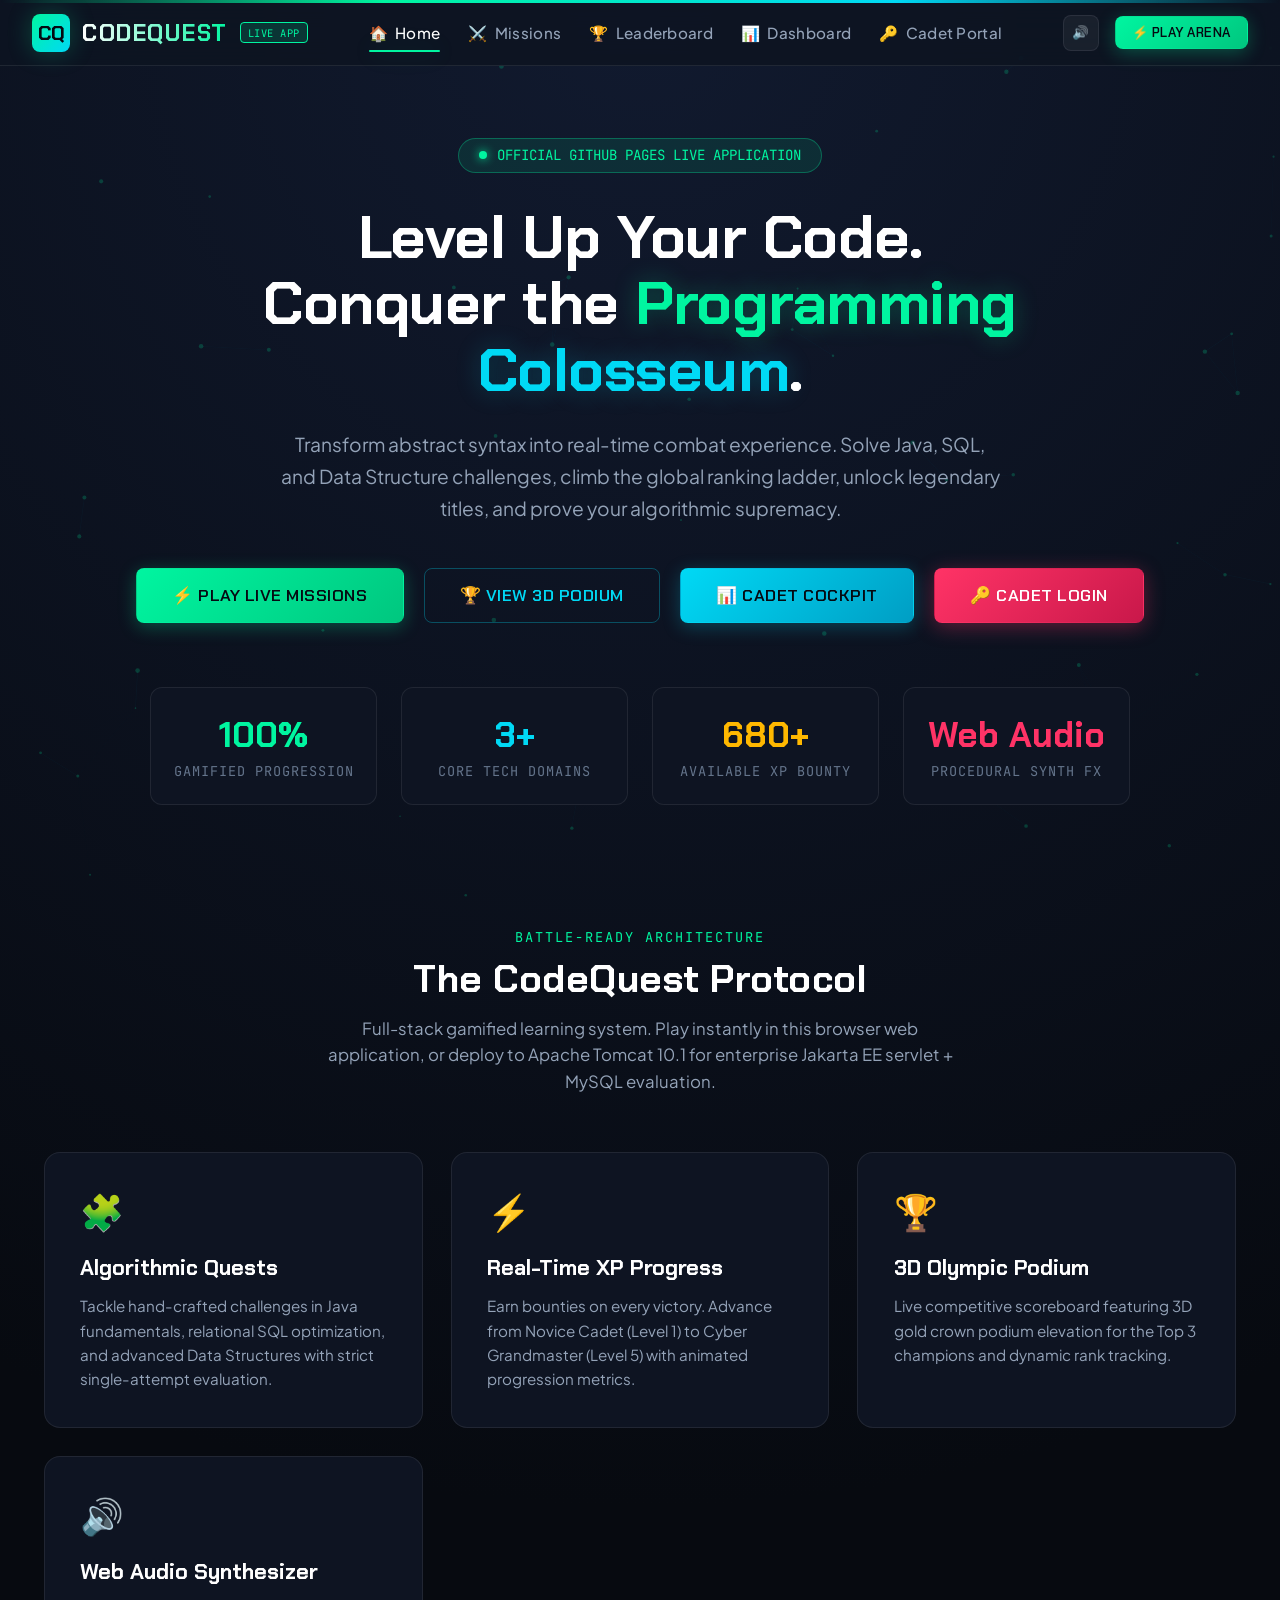
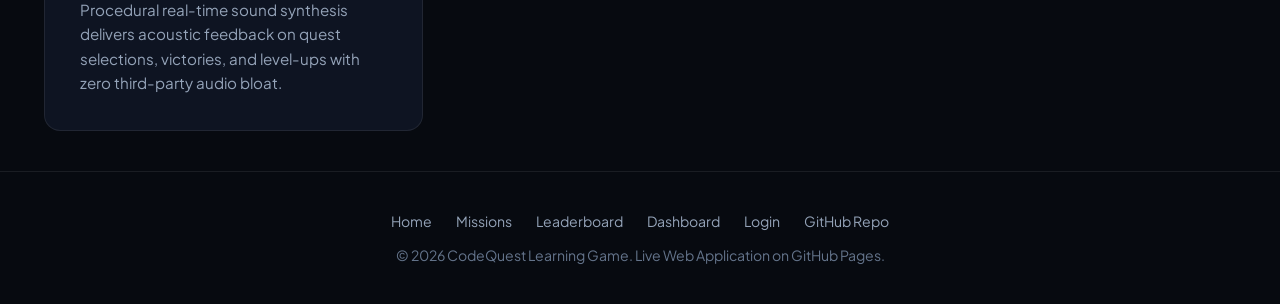
==== docs/index.html @ 00219447 "Feat: Add full client-side interactive game arena to docs for GitHub Pages live application" ====
<!DOCTYPE html>
<html lang="en">
<head>
    <meta charset="UTF-8">
    <meta name="viewport" content="width=device-width, initial-scale=1.0">
    <title>CodeQuest - Game-Based Programming Arena (Live Application)</title>
    <link rel="stylesheet" href="css/style.css">
    <link rel="icon" href="data:image/svg+xml,<svg xmlns=%22http://www.w3.org/2000/svg%22 viewBox=%220 0 100 100%22><text y=%22.9em%22 font-size=%2290%22>⚡</text></svg>">
</head>
<body>
    <canvas id="cyber-canvas"></canvas>

    <div class="hud-layout">
        <!-- Main Navigation Bar -->
        <nav class="navbar">
            <a href="index.html" class="nav-brand">
                <div class="brand-icon">CQ</div>
                <div class="brand-text">CodeQuest</div>
                <span class="brand-badge">LIVE APP</span>
            </a>

            <ul class="nav-links">
                <li><a href="index.html" class="active"><span>🏠</span> Home</a></li>
                <li><a href="missions.html"><span>⚔️</span> Missions</a></li>
                <li><a href="leaderboard.html"><span>🏆</span> Leaderboard</a></li>
                <li><a href="dashboard.html"><span>📊</span> Dashboard</a></li>
                <li><a href="login.html"><span>🔑</span> Cadet Portal</a></li>
            </ul>

            <div class="nav-actions">
                <button id="sound-toggle-btn" class="sound-toggle" title="Toggle Sound FX">🔊</button>
                <a href="missions.html" class="btn btn-primary btn-sm">⚡ Play Arena</a>
            </div>
        </nav>

        <!-- Main Content Area -->
        <main class="content-wrapper">
            <section class="hero">
                <div class="hero-pill">
                    <span class="pulse-dot"></span>
                    <span>OFFICIAL GITHUB PAGES LIVE APPLICATION</span>
                </div>

                <h1 class="hero-title">
                    Level Up Your Code. <br>
                    Conquer the <span class="highlight-emerald">Programming</span> <span class="highlight-cyan">Colosseum</span>.
                </h1>

                <p class="hero-lead">
                    Transform abstract syntax into real-time combat experience. Solve Java, SQL, and Data Structure 
                    challenges, climb the global ranking ladder, unlock legendary titles, and prove your algorithmic supremacy.
                </p>

                <div class="hero-cta">
                    <a href="missions.html" class="btn btn-primary btn-lg">⚡ Play Live Missions</a>
                    <a href="leaderboard.html" class="btn btn-outline-cyan btn-lg">🏆 View 3D Podium</a>
                    <a href="dashboard.html" class="btn btn-cyber btn-lg">📊 Cadet Cockpit</a>
                    <a href="login.html" class="btn btn-admin btn-lg">🔑 Cadet Login</a>
                </div>

                <!-- Live Metrics Ticker -->
                <div class="hero-stats">
                    <div class="stat-card">
                        <div class="stat-value emerald">100%</div>
                        <div class="stat-label">Gamified Progression</div>
                    </div>
                    <div class="stat-card">
                        <div class="stat-value cyan">3+</div>
                        <div class="stat-label">Core Tech Domains</div>
                    </div>
                    <div class="stat-card">
                        <div class="stat-value gold">680+</div>
                        <div class="stat-label">Available XP Bounty</div>
                    </div>
                    <div class="stat-card">
                        <div class="stat-value crimson">Web Audio</div>
                        <div class="stat-label">Procedural Synth FX</div>
                    </div>
                </div>
            </section>

            <!-- Features Grid -->
            <section class="container">
                <div class="section-header">
                    <span class="section-tagline">Battle-Ready Architecture</span>
                    <h2 class="section-title">The CodeQuest Protocol</h2>
                    <p class="section-desc">
                        Full-stack gamified learning system. Play instantly in this browser web application, or deploy to Apache Tomcat 10.1 for enterprise Jakarta EE servlet + MySQL evaluation.
                    </p>
                </div>

                <div class="features-grid">
                    <div class="feature-card">
                        <div class="feature-icon">🧩</div>
                        <h3 class="feature-title">Algorithmic Quests</h3>
                        <p class="feature-desc">
                            Tackle hand-crafted challenges in Java fundamentals, relational SQL optimization, 
                            and advanced Data Structures with strict single-attempt evaluation.
                        </p>
                    </div>

                    <div class="feature-card">
                        <div class="feature-icon">⚡</div>
                        <h3 class="feature-title">Real-Time XP Progress</h3>
                        <p class="feature-desc">
                            Earn bounties on every victory. Advance from Novice Cadet (Level 1) to Cyber Grandmaster 
                            (Level 5) with animated progression metrics.
                        </p>
                    </div>

                    <div class="feature-card">
                        <div class="feature-icon">🏆</div>
                        <h3 class="feature-title">3D Olympic Podium</h3>
                        <p class="feature-desc">
                            Live competitive scoreboard featuring 3D gold crown podium elevation for the Top 3 
                            champions and dynamic rank tracking.
                        </p>
                    </div>

                    <div class="feature-card">
                        <div class="feature-icon">🔊</div>
                        <h3 class="feature-title">Web Audio Synthesizer</h3>
                        <p class="feature-desc">
                            Procedural real-time sound synthesis delivers acoustic feedback on quest selections, 
                            victories, and level-ups with zero third-party audio bloat.
                        </p>
                    </div>
                </div>
            </section>
        </main>

        <!-- Footer -->
        <footer class="footer">
            <div class="footer-links">
                <a href="index.html">Home</a>
                <a href="missions.html">Missions</a>
                <a href="leaderboard.html">Leaderboard</a>
                <a href="dashboard.html">Dashboard</a>
                <a href="login.html">Login</a>
                <a href="https://github.com/dilipkumarprudhvi-a11y/CodeQuest" target="_blank">GitHub Repo</a>
            </div>
            <p>&copy; 2026 CodeQuest Learning Game. Live Web Application on GitHub Pages.</p>
        </footer>
    </div>

    <script src="js/audio-synth.js"></script>
    <script src="js/codequest-live.js"></script>
    <script src="js/game-fx.js"></script>
</body>
</html>
---- docs/css/style.css ----
/* ========================================================
   CodeQuest: Tournament-Grade Cyber-Obsidian HUD Design System
   Handcrafted Senior Designer Architecture (Zero Generic AI Defaults)
   ======================================================== */

@import url('https://fonts.googleapis.com/css2?family=Chakra+Petch:wght@500;600;700&family=JetBrains+Mono:wght@400;500;700&family=Plus+Jakarta+Sans:wght@400;500;600;700;800&display=swap');

:root {
    /* Palette Tokens */
    --bg-void: #070a10;
    --bg-surface: #0e1422;
    --bg-surface-elevated: #151e33;
    --bg-surface-translucent: rgba(14, 20, 34, 0.85);
    --bg-input: #0b101c;
    
    /* Neon Tactical Accents */
    --neon-emerald: #00f5a0;
    --neon-emerald-glow: rgba(0, 245, 160, 0.28);
    --cyber-cyan: #00d9f5;
    --cyber-cyan-glow: rgba(0, 217, 245, 0.25);
    --solar-gold: #ffb800;
    --solar-gold-glow: rgba(255, 184, 0, 0.3);
    --danger-crimson: #ff3366;
    --danger-crimson-glow: rgba(255, 51, 102, 0.28);
    --admin-purple: #9d4edd;
    
    /* Borders & Accents */
    --border-subtle: rgba(255, 255, 255, 0.08);
    --border-accent: rgba(0, 245, 160, 0.3);
    --border-cyan: rgba(0, 217, 245, 0.3);
    --border-gold: rgba(255, 184, 0, 0.35);

    /* Typography */
    --font-heading: 'Chakra Petch', sans-serif;
    --font-body: 'Plus Jakarta Sans', sans-serif;
    --font-code: 'JetBrains Mono', monospace;

    /* Text Colors */
    --text-pure: #ffffff;
    --text-primary: #e2e8f0;
    --text-secondary: #94a3b8;
    --text-muted: #64748b;

    /* Shadows & Glows */
    --glow-emerald: 0 0 25px rgba(0, 245, 160, 0.25);
    --glow-cyan: 0 0 25px rgba(0, 217, 245, 0.25);
    --shadow-card: 0 12px 35px -5px rgba(0, 0, 0, 0.65);
    
    /* Transitions */
    --ease-out-cyber: cubic-bezier(0.16, 1, 0.3, 1);
}

/* Reset & Global */
*, *::before, *::after {
    box-sizing: border-box;
    margin: 0;
    padding: 0;
}

html {
    scroll-behavior: smooth;
    font-size: 16px;
    background-color: var(--bg-void);
    color: var(--text-primary);
}

body {
    font-family: var(--font-body);
    min-height: 100vh;
    display: flex;
    flex-direction: column;
    overflow-x: hidden;
    position: relative;
    background: radial-gradient(circle at 50% 0%, #111a2f 0%, #070a10 75%);
    -webkit-font-smoothing: antialiased;
}

/* Background Cyber Grid Canvas */
#cyber-canvas {
    position: fixed;
    top: 0;
    left: 0;
    width: 100%;
    height: 100%;
    pointer-events: none;
    z-index: 0;
    opacity: 0.45;
}

/* HUD Overlay Container */
.hud-layout {
    position: relative;
    z-index: 1;
    display: flex;
    flex-direction: column;
    min-height: 100vh;
}

/* Ambient Top Accent Bar */
.hud-layout::before {
    content: '';
    position: fixed;
    top: 0;
    left: 0;
    right: 0;
    height: 3px;
    background: linear-gradient(90deg, transparent 0%, var(--neon-emerald) 30%, var(--cyber-cyan) 70%, transparent 100%);
    z-index: 1000;
}

/* ========================================================
   Navigation Header
   ======================================================== */
.navbar {
    position: sticky;
    top: 0;
    z-index: 100;
    background: var(--bg-surface-translucent);
    backdrop-filter: blur(16px);
    -webkit-backdrop-filter: blur(16px);
    border-bottom: 1px solid var(--border-subtle);
    padding: 0.85rem 2rem;
    display: flex;
    justify-content: space-between;
    align-items: center;
}

.nav-brand {
    display: flex;
    align-items: center;
    gap: 0.75rem;
    text-decoration: none;
    color: var(--text-pure);
}

.brand-icon {
    width: 38px;
    height: 38px;
    background: linear-gradient(135deg, var(--neon-emerald), var(--cyber-cyan));
    border-radius: 8px;
    display: grid;
    place-items: center;
    box-shadow: var(--glow-emerald);
    color: #050a12;
    font-family: var(--font-heading);
    font-weight: 700;
    font-size: 1.25rem;
    letter-spacing: -0.5px;
}

.brand-text {
    font-family: var(--font-heading);
    font-size: 1.45rem;
    font-weight: 700;
    letter-spacing: 1.5px;
    background: linear-gradient(90deg, #ffffff, var(--neon-emerald));
    -webkit-background-clip: text;
    background-clip: text;
    -webkit-text-fill-color: transparent;
    text-transform: uppercase;
}

.brand-badge {
    font-size: 0.65rem;
    background: rgba(0, 245, 160, 0.15);
    border: 1px solid var(--neon-emerald);
    color: var(--neon-emerald);
    padding: 0.15rem 0.45rem;
    border-radius: 4px;
    font-family: var(--font-code);
    letter-spacing: 0.5px;
}

.nav-links {
    display: flex;
    align-items: center;
    gap: 1.75rem;
    list-style: none;
}

.nav-links a {
    text-decoration: none;
    color: var(--text-secondary);
    font-size: 0.95rem;
    font-weight: 500;
    letter-spacing: 0.3px;
    transition: color 0.2s ease, text-shadow 0.2s ease;
    display: flex;
    align-items: center;
    gap: 0.45rem;
    position: relative;
    padding: 0.35rem 0;
}

.nav-links a:hover, .nav-links a.active {
    color: var(--text-pure);
}

.nav-links a.active::after {
    content: '';
    position: absolute;
    bottom: -4px;
    left: 0;
    right: 0;
    height: 2px;
    background: var(--neon-emerald);
    box-shadow: var(--glow-emerald);
    border-radius: 2px;
}

.nav-actions {
    display: flex;
    align-items: center;
    gap: 1rem;
}

/* Sound Switcher Button */
.sound-toggle {
    background: rgba(255, 255, 255, 0.05);
    border: 1px solid var(--border-subtle);
    color: var(--text-secondary);
    width: 36px;
    height: 36px;
    border-radius: 8px;
    display: grid;
    place-items: center;
    cursor: pointer;
    transition: all 0.2s ease;
}

.sound-toggle:hover {
    color: var(--cyber-cyan);
    border-color: var(--border-cyan);
    background: rgba(0, 217, 245, 0.1);
}

.sound-toggle.muted {
    opacity: 0.45;
}

/* User Status Pill in Navbar */
.nav-profile-pill {
    display: flex;
    align-items: center;
    gap: 0.65rem;
    background: var(--bg-surface-elevated);
    border: 1px solid var(--border-subtle);
    padding: 0.35rem 0.85rem;
    border-radius: 24px;
    font-size: 0.85rem;
}

.nav-level-tag {
    background: var(--neon-emerald);
    color: #040810;
    font-weight: 700;
    padding: 0.15rem 0.45rem;
    border-radius: 12px;
    font-size: 0.7rem;
    font-family: var(--font-heading);
}

.nav-xp-counter {
    color: var(--solar-gold);
    font-family: var(--font-code);
    font-weight: 600;
}

/* ========================================================
   Buttons & Interactive Controls
   ======================================================== */
.btn {
    display: inline-flex;
    align-items: center;
    justify-content: center;
    gap: 0.55rem;
    font-family: var(--font-heading);
    font-size: 0.95rem;
    font-weight: 600;
    letter-spacing: 0.5px;
    text-transform: uppercase;
    text-decoration: none;
    padding: 0.75rem 1.65rem;
    border-radius: 8px;
    border: 1px solid transparent;
    cursor: pointer;
    transition: all 0.25s var(--ease-out-cyber);
    white-space: nowrap;
}

.btn-primary {
    background: linear-gradient(135deg, var(--neon-emerald), #00c77f);
    color: #050a12;
    box-shadow: 0 4px 18px var(--neon-emerald-glow);
}

.btn-primary:hover {
    transform: translateY(-2px);
    box-shadow: 0 6px 24px rgba(0, 245, 160, 0.45);
    background: linear-gradient(135deg, #1affab, var(--neon-emerald));
}

.btn-cyber {
    background: linear-gradient(135deg, var(--cyber-cyan), #009ec4);
    color: #050a12;
    box-shadow: 0 4px 18px var(--cyber-cyan-glow);
}

.btn-cyber:hover {
    transform: translateY(-2px);
    box-shadow: 0 6px 24px rgba(0, 217, 245, 0.45);
}

.btn-outline {
    background: transparent;
    border-color: var(--border-subtle);
    color: var(--text-primary);
}

.btn-outline:hover {
    border-color: var(--neon-emerald);
    color: var(--neon-emerald);
    background: rgba(0, 245, 160, 0.05);
    box-shadow: var(--glow-emerald);
}

.btn-outline-cyan {
    background: transparent;
    border-color: var(--border-cyan);
    color: var(--cyber-cyan);
}

.btn-outline-cyan:hover {
    background: rgba(0, 217, 245, 0.1);
    box-shadow: var(--glow-cyan);
}

.btn-danger {
    background: rgba(255, 51, 102, 0.15);
    border: 1px solid var(--danger-crimson);
    color: var(--danger-crimson);
}

.btn-danger:hover {
    background: var(--danger-crimson);
    color: #ffffff;
    box-shadow: 0 0 20px var(--danger-crimson-glow);
}

.btn-admin {
    background: linear-gradient(135deg, #ff3366, #c9184a);
    color: #ffffff;
    box-shadow: 0 4px 20px rgba(255, 51, 102, 0.35);
}

.btn-admin:hover {
    transform: translateY(-2px);
    box-shadow: 0 6px 28px rgba(255, 51, 102, 0.55);
}

.btn-sm {
    padding: 0.45rem 1rem;
    font-size: 0.82rem;
}

.btn-lg {
    padding: 0.95rem 2.2rem;
    font-size: 1.05rem;
}

/* ========================================================
   Layout & Containers
   ======================================================== */
.container {
    max-width: 1240px;
    margin: 0 auto;
    padding: 2.5rem 1.5rem;
    width: 100%;
}

.content-wrapper {
    flex: 1;
}

/* Page Section Headers */
.section-header {
    margin-bottom: 2.5rem;
    text-align: center;
}

.section-tagline {
    font-family: var(--font-code);
    color: var(--neon-emerald);
    font-size: 0.85rem;
    text-transform: uppercase;
    letter-spacing: 2px;
    margin-bottom: 0.5rem;
    display: inline-block;
}

.section-title {
    font-family: var(--font-heading);
    font-size: 2.4rem;
    font-weight: 700;
    color: var(--text-pure);
    letter-spacing: 0.5px;
}

.section-desc {
    color: var(--text-secondary);
    max-width: 650px;
    margin: 0.75rem auto 0;
    font-size: 1.05rem;
    line-height: 1.6;
}

/* ========================================================
   Hero Section (index.html)
   ======================================================== */
.hero {
    padding: 4.5rem 1.5rem 5rem;
    display: flex;
    flex-direction: column;
    align-items: center;
    text-align: center;
    position: relative;
}

.hero-pill {
    background: rgba(0, 245, 160, 0.1);
    border: 1px solid var(--border-accent);
    padding: 0.45rem 1.25rem;
    border-radius: 30px;
    display: inline-flex;
    align-items: center;
    gap: 0.65rem;
    font-size: 0.88rem;
    color: var(--neon-emerald);
    font-family: var(--font-code);
    margin-bottom: 2rem;
    animation: pulseBorder 3s infinite;
}

.pulse-dot {
    width: 8px;
    height: 8px;
    background: var(--neon-emerald);
    border-radius: 50%;
    box-shadow: 0 0 10px var(--neon-emerald);
    animation: blink 1.5s infinite;
}

@keyframes blink {
    0%, 100% { opacity: 1; }
    50% { opacity: 0.2; }
}

@keyframes pulseBorder {
    0%, 100% { border-color: rgba(0, 245, 160, 0.2); }
    50% { border-color: rgba(0, 245, 160, 0.6); }
}

.hero-title {
    font-family: var(--font-heading);
    font-size: 3.8rem;
    font-weight: 700;
    line-height: 1.1;
    letter-spacing: -0.5px;
    color: var(--text-pure);
    max-width: 900px;
    margin-bottom: 1.5rem;
}

.hero-title span.highlight-emerald {
    color: var(--neon-emerald);
    text-shadow: 0 0 25px var(--neon-emerald-glow);
}

.hero-title span.highlight-cyan {
    color: var(--cyber-cyan);
    text-shadow: 0 0 25px var(--cyber-cyan-glow);
}

.hero-lead {
    font-size: 1.2rem;
    color: var(--text-secondary);
    max-width: 720px;
    line-height: 1.65;
    margin-bottom: 2.75rem;
}

.hero-cta {
    display: flex;
    gap: 1.25rem;
    flex-wrap: wrap;
    justify-content: center;
    margin-bottom: 4rem;
}

/* Hero Stats Ticker */
.hero-stats {
    display: grid;
    grid-template-columns: repeat(4, 1fr);
    gap: 1.5rem;
    width: 100%;
    max-width: 980px;
    margin: 0 auto;
}

.stat-card {
    background: var(--bg-surface);
    border: 1px solid var(--border-subtle);
    padding: 1.5rem 1rem;
    border-radius: 12px;
    text-align: center;
    transition: transform 0.25s ease, border-color 0.25s ease;
}

.stat-card:hover {
    transform: translateY(-4px);
    border-color: var(--border-accent);
}

.stat-value {
    font-family: var(--font-heading);
    font-size: 2.2rem;
    font-weight: 700;
    color: var(--text-pure);
    margin-bottom: 0.25rem;
}

.stat-value.gold { color: var(--solar-gold); }
.stat-value.emerald { color: var(--neon-emerald); }
.stat-value.cyan { color: var(--cyber-cyan); }
.stat-value.crimson { color: var(--danger-crimson); }

.stat-label {
    font-size: 0.85rem;
    color: var(--text-muted);
    font-family: var(--font-code);
    text-transform: uppercase;
    letter-spacing: 1px;
}

/* Feature Grid */
.features-grid {
    display: grid;
    grid-template-columns: repeat(3, 1fr);
    gap: 1.75rem;
    margin-top: 3.5rem;
}

.feature-card {
    background: var(--bg-surface);
    border: 1px solid var(--border-subtle);
    padding: 2.2rem;
    border-radius: 16px;
    transition: all 0.3s var(--ease-out-cyber);
    position: relative;
    overflow: hidden;
}

.feature-card::before {
    content: '';
    position: absolute;
    top: 0;
    left: 0;
    width: 100%;
    height: 3px;
    background: transparent;
    transition: background 0.3s ease;
}

.feature-card:hover {
    transform: translateY(-6px);
    border-color: var(--border-accent);
    box-shadow: var(--shadow-card);
}

.feature-card:hover::before {
    background: linear-gradient(90deg, var(--neon-emerald), var(--cyber-cyan));
}

.feature-icon {
    font-size: 2.2rem;
    margin-bottom: 1.25rem;
    display: inline-block;
}

.feature-title {
    font-family: var(--font-heading);
    font-size: 1.35rem;
    color: var(--text-pure);
    margin-bottom: 0.75rem;
}

.feature-desc {
    color: var(--text-secondary);
    font-size: 0.95rem;
    line-height: 1.6;
}

/* ========================================================
   Form Cards & Input Controls
   ======================================================== */
.auth-wrapper {
    max-width: 480px;
    margin: 2rem auto;
    width: 100%;
}

.auth-wrapper-wide {
    max-width: 780px;
    margin: 2rem auto;
    width: 100%;
}

.card {
    background: var(--bg-surface);
    border: 1px solid var(--border-subtle);
    border-radius: 16px;
    padding: 2.5rem;
    box-shadow: var(--shadow-card);
    position: relative;
}

.card-admin {
    border-top: 3px solid var(--danger-crimson);
}

.card-header {
    text-align: center;
    margin-bottom: 2rem;
}

.card-title {
    font-family: var(--font-heading);
    font-size: 1.85rem;
    color: var(--text-pure);
    margin-bottom: 0.5rem;
}

.card-subtitle {
    color: var(--text-secondary);
    font-size: 0.95rem;
}

.form-group {
    margin-bottom: 1.35rem;
}

.form-label {
    display: block;
    font-size: 0.88rem;
    font-weight: 600;
    color: var(--text-primary);
    margin-bottom: 0.5rem;
    letter-spacing: 0.3px;
}

.form-control {
    width: 100%;
    background: var(--bg-input);
    border: 1px solid var(--border-subtle);
    border-radius: 8px;
    padding: 0.85rem 1rem;
    color: var(--text-pure);
    font-family: var(--font-body);
    font-size: 0.95rem;
    transition: all 0.2s ease;
}

.form-control:focus {
    outline: none;
    border-color: var(--neon-emerald);
    box-shadow: 0 0 12px var(--neon-emerald-glow);
    background: #0f1526;
}

textarea.form-control {
    min-height: 110px;
    resize: vertical;
    font-family: var(--font-code);
}

.form-select {
    width: 100%;
    background: var(--bg-input);
    border: 1px solid var(--border-subtle);
    border-radius: 8px;
    padding: 0.85rem 1rem;
    color: var(--text-pure);
    font-size: 0.95rem;
    cursor: pointer;
}

.form-select option {
    background: var(--bg-surface-elevated);
    color: var(--text-pure);
}

.form-grid-2 {
    display: grid;
    grid-template-columns: 1fr 1fr;
    gap: 1.25rem;
}

/* Checkbox & Remember Me */
.form-check {
    display: flex;
    align-items: center;
    gap: 0.65rem;
    cursor: pointer;
    font-size: 0.9rem;
    color: var(--text-secondary);
}

.form-check input[type="checkbox"] {
    appearance: none;
    width: 18px;
    height: 18px;
    background: var(--bg-input);
    border: 1px solid var(--border-subtle);
    border-radius: 4px;
    cursor: pointer;
    position: relative;
}

.form-check input[type="checkbox"]:checked {
    background: var(--neon-emerald);
    border-color: var(--neon-emerald);
}

.form-check input[type="checkbox"]:checked::after {
    content: '✓';
    position: absolute;
    top: 50%;
    left: 50%;
    transform: translate(-50%, -50%);
    color: #050a12;
    font-weight: 900;
    font-size: 11px;
}

/* Alert Notification Banners */
.alert {
    padding: 1rem 1.25rem;
    border-radius: 8px;
    margin-bottom: 1.5rem;
    display: flex;
    align-items: center;
    gap: 0.85rem;
    font-size: 0.92rem;
    line-height: 1.5;
}

.alert-danger {
    background: rgba(255, 51, 102, 0.12);
    border: 1px solid var(--danger-crimson);
    color: #ff94b1;
}

.alert-success {
    background: rgba(0, 245, 160, 0.12);
    border: 1px solid var(--neon-emerald);
    color: var(--neon-emerald);
}

.alert-info {
    background: rgba(0, 217, 245, 0.12);
    border: 1px solid var(--cyber-cyan);
    color: var(--cyber-cyan);
}

/* Card Footer Links */
.card-footer-links {
    margin-top: 1.75rem;
    text-align: center;
    font-size: 0.9rem;
    color: var(--text-muted);
}

.card-footer-links a {
    color: var(--neon-emerald);
    text-decoration: none;
    font-weight: 600;
}

.card-footer-links a:hover {
    text-decoration: underline;
}

/* ========================================================
   Student Gamer Dashboard (dashboard.jsp)
   ======================================================== */
.profile-banner {
    background: linear-gradient(135deg, var(--bg-surface-elevated), var(--bg-surface));
    border: 1px solid var(--border-subtle);
    border-radius: 20px;
    padding: 2.25rem;
    margin-bottom: 2.5rem;
    display: flex;
    justify-content: space-between;
    align-items: center;
    flex-wrap: wrap;
    gap: 2rem;
    box-shadow: var(--shadow-card);
}

.profile-identity {
    display: flex;
    align-items: center;
    gap: 1.5rem;
}

.profile-avatar {
    width: 80px;
    height: 80px;
    border-radius: 16px;
    background: linear-gradient(135deg, #1b2640, #0d1322);
    border: 2px solid var(--neon-emerald);
    box-shadow: var(--glow-emerald);
    display: grid;
    place-items: center;
    font-size: 2.4rem;
}

.profile-name {
    font-family: var(--font-heading);
    font-size: 2rem;
    color: var(--text-pure);
    margin-bottom: 0.35rem;
}

.profile-role-tag {
    font-family: var(--font-code);
    font-size: 0.8rem;
    color: var(--cyber-cyan);
    background: rgba(0, 217, 245, 0.1);
    padding: 0.2rem 0.6rem;
    border-radius: 4px;
    border: 1px solid var(--border-cyan);
}

.profile-stats-cluster {
    display: flex;
    gap: 2.5rem;
}

.stat-block {
    text-align: center;
}

.stat-block-num {
    font-family: var(--font-heading);
    font-size: 2rem;
    font-weight: 700;
    color: var(--text-pure);
}

.stat-block-num.gold { color: var(--solar-gold); }
.stat-block-num.emerald { color: var(--neon-emerald); }

.stat-block-text {
    font-size: 0.8rem;
    color: var(--text-muted);
    font-family: var(--font-code);
    text-transform: uppercase;
    letter-spacing: 0.5px;
}

/* XP Progress Bar Component */
.xp-tracker-card {
    background: var(--bg-surface);
    border: 1px solid var(--border-subtle);
    border-radius: 14px;
    padding: 1.5rem 1.85rem;
    margin-bottom: 2.5rem;
}

.xp-header {
    display: flex;
    justify-content: space-between;
    margin-bottom: 0.75rem;
    font-size: 0.95rem;
}

.xp-label {
    font-family: var(--font-heading);
    font-weight: 600;
    color: var(--text-pure);
    display: flex;
    align-items: center;
    gap: 0.5rem;
}

.xp-numbers {
    font-family: var(--font-code);
    color: var(--text-secondary);
}

.xp-numbers span.current {
    color: var(--solar-gold);
    font-weight: 700;
}

.progress-track {
    width: 100%;
    height: 14px;
    background: #090e18;
    border-radius: 10px;
    overflow: hidden;
    position: relative;
    border: 1px solid rgba(255, 255, 255, 0.05);
}

.progress-fill {
    height: 100%;
    background: linear-gradient(90deg, var(--neon-emerald), var(--cyber-cyan));
    border-radius: 10px;
    box-shadow: 0 0 14px var(--neon-emerald-glow);
    transition: width 1s var(--ease-out-cyber);
    position: relative;
}

.progress-fill::after {
    content: '';
    position: absolute;
    top: 0; left: 0; bottom: 0; right: 0;
    background-image: linear-gradient(
        -45deg, 
        rgba(255, 255, 255, 0.15) 25%, 
        transparent 25%, 
        transparent 50%, 
        rgba(255, 255, 255, 0.15) 50%, 
        rgba(255, 255, 255, 0.15) 75%, 
        transparent 75%, 
        transparent
    );
    background-size: 20px 20px;
    animation: moveStripes 2s linear infinite;
}

@keyframes moveStripes {
    0% { background-position: 0 0; }
    100% { background-position: 20px 0; }
}

/* ========================================================
   Missions Grid & Quest Cards (missions.jsp)
   ======================================================== */
.mission-filter-bar {
    display: flex;
    justify-content: space-between;
    align-items: center;
    flex-wrap: wrap;
    gap: 1.25rem;
    margin-bottom: 2rem;
    padding: 1.15rem 1.5rem;
    background: var(--bg-surface);
    border: 1px solid var(--border-subtle);
    border-radius: 12px;
}

.filter-pills {
    display: flex;
    gap: 0.5rem;
    flex-wrap: wrap;
}

.filter-pill {
    padding: 0.45rem 1rem;
    border-radius: 8px;
    font-size: 0.85rem;
    font-family: var(--font-heading);
    font-weight: 600;
    text-decoration: none;
    color: var(--text-secondary);
    background: transparent;
    border: 1px solid var(--border-subtle);
    transition: all 0.2s ease;
    cursor: pointer;
}

.filter-pill:hover {
    color: var(--text-pure);
    border-color: var(--border-accent);
}

.filter-pill.active {
    background: rgba(0, 245, 160, 0.15);
    color: var(--neon-emerald);
    border-color: var(--neon-emerald);
    box-shadow: 0 0 12px var(--neon-emerald-glow);
}

.missions-deck {
    display: grid;
    grid-template-columns: repeat(auto-fill, minmax(360px, 1fr));
    gap: 1.75rem;
}

.quest-card {
    background: var(--bg-surface);
    border: 1px solid var(--border-subtle);
    border-radius: 16px;
    padding: 1.75rem;
    display: flex;
    flex-direction: column;
    justify-content: space-between;
    transition: all 0.3s var(--ease-out-cyber);
    position: relative;
}

.quest-card:hover {
    transform: translateY(-4px);
    border-color: var(--border-accent);
    box-shadow: var(--shadow-card);
}

.quest-card.solved-card {
    opacity: 0.85;
    border-color: rgba(0, 245, 160, 0.25);
    background: linear-gradient(180deg, rgba(0, 245, 160, 0.03), var(--bg-surface));
}

.quest-card-header {
    display: flex;
    justify-content: space-between;
    align-items: flex-start;
    margin-bottom: 1.25rem;
}

.quest-category-badge {
    font-family: var(--font-code);
    font-size: 0.75rem;
    font-weight: 700;
    padding: 0.25rem 0.65rem;
    border-radius: 6px;
    letter-spacing: 0.5px;
}

.category-java {
    background: rgba(255, 126, 0, 0.15);
    border: 1px solid #ff7e00;
    color: #ff9e42;
}

.category-sql {
    background: rgba(0, 217, 245, 0.15);
    border: 1px solid var(--cyber-cyan);
    color: var(--cyber-cyan);
}

.category-dsa {
    background: rgba(157, 78, 221, 0.15);
    border: 1px solid var(--admin-purple);
    color: #c77dff;
}

.difficulty-tag {
    font-size: 0.72rem;
    font-family: var(--font-code);
    font-weight: 600;
    text-transform: uppercase;
    padding: 0.2rem 0.55rem;
    border-radius: 4px;
}

.diff-easy { color: #00f5a0; background: rgba(0, 245, 160, 0.1); }
.diff-medium { color: #ffb800; background: rgba(255, 184, 0, 0.1); }
.diff-hard { color: #ff3366; background: rgba(255, 51, 102, 0.1); }

.quest-title {
    font-family: var(--font-heading);
    font-size: 1.35rem;
    color: var(--text-pure);
    margin-bottom: 0.75rem;
    line-height: 1.35;
}

.quest-desc {
    color: var(--text-secondary);
    font-size: 0.92rem;
    line-height: 1.6;
    margin-bottom: 1.5rem;
}

/* Interactive Option Choices Selector */
.options-cluster {
    display: flex;
    flex-direction: column;
    gap: 0.65rem;
    margin-bottom: 1.5rem;
}

.option-item {
    display: flex;
    align-items: center;
    gap: 0.85rem;
    background: var(--bg-input);
    border: 1px solid var(--border-subtle);
    border-radius: 8px;
    padding: 0.75rem 1rem;
    cursor: pointer;
    transition: all 0.2s ease;
    user-select: none;
}

.option-item:hover {
    border-color: var(--border-cyan);
    background: #0f1628;
}

.option-item input[type="radio"] {
    appearance: none;
    width: 20px;
    height: 20px;
    border: 2px solid var(--text-muted);
    border-radius: 50%;
    margin: 0;
    cursor: pointer;
    position: relative;
    flex-shrink: 0;
    transition: border-color 0.2s ease;
}

.option-item input[type="radio"]:checked {
    border-color: var(--neon-emerald);
}

.option-item input[type="radio"]:checked::after {
    content: '';
    position: absolute;
    top: 50%;
    left: 50%;
    transform: translate(-50%, -50%);
    width: 10px;
    height: 10px;
    border-radius: 50%;
    background: var(--neon-emerald);
    box-shadow: 0 0 8px var(--neon-emerald);
}

.option-item.selected {
    border-color: var(--neon-emerald);
    background: rgba(0, 245, 160, 0.08);
}

.option-key {
    font-family: var(--font-code);
    font-weight: 700;
    color: var(--cyber-cyan);
    width: 24px;
}

.option-text {
    font-size: 0.9rem;
    color: var(--text-primary);
    line-height: 1.4;
}

.quest-card-footer {
    display: flex;
    justify-content: space-between;
    align-items: center;
    border-top: 1px solid var(--border-subtle);
    padding-top: 1.15rem;
    margin-top: auto;
}

.quest-xp-badge {
    display: flex;
    align-items: center;
    gap: 0.45rem;
    font-family: var(--font-heading);
    font-size: 1.1rem;
    font-weight: 700;
    color: var(--solar-gold);
}

/* ========================================================
   Mission Evaluation Result Screen (mission-result.jsp)
   ======================================================== */
.result-card {
    max-width: 680px;
    margin: 2rem auto;
    text-align: center;
    padding: 3.5rem 2.5rem;
    border-radius: 20px;
    background: var(--bg-surface);
    border: 1px solid var(--border-subtle);
    box-shadow: var(--shadow-card);
    position: relative;
    overflow: hidden;
}

.result-card.success-card {
    border-color: var(--neon-emerald);
    box-shadow: 0 0 50px rgba(0, 245, 160, 0.2);
}

.result-card.failure-card {
    border-color: var(--danger-crimson);
    box-shadow: 0 0 50px rgba(255, 51, 102, 0.2);
}

.result-icon-orb {
    width: 90px;
    height: 90px;
    margin: 0 auto 1.75rem;
    border-radius: 50%;
    display: grid;
    place-items: center;
    font-size: 3rem;
}

.success-card .result-icon-orb {
    background: rgba(0, 245, 160, 0.15);
    border: 2px solid var(--neon-emerald);
    color: var(--neon-emerald);
    box-shadow: var(--glow-emerald);
}

.failure-card .result-icon-orb {
    background: rgba(255, 51, 102, 0.15);
    border: 2px solid var(--danger-crimson);
    color: var(--danger-crimson);
    box-shadow: 0 0 25px var(--danger-crimson-glow);
}

.result-headline {
    font-family: var(--font-heading);
    font-size: 2.4rem;
    color: var(--text-pure);
    margin-bottom: 0.5rem;
}

.result-lead {
    font-size: 1.1rem;
    color: var(--text-secondary);
    margin-bottom: 2rem;
}

.xp-awarded-pill {
    display: inline-flex;
    align-items: center;
    gap: 0.75rem;
    background: rgba(255, 184, 0, 0.15);
    border: 1px solid var(--solar-gold);
    color: var(--solar-gold);
    font-family: var(--font-heading);
    font-size: 1.8rem;
    font-weight: 700;
    padding: 0.6rem 2rem;
    border-radius: 30px;
    margin-bottom: 2rem;
    box-shadow: var(--solar-gold-glow);
}

.level-up-banner {
    background: linear-gradient(90deg, rgba(0, 245, 160, 0.15), rgba(0, 217, 245, 0.15));
    border: 1px solid var(--neon-emerald);
    padding: 1rem;
    border-radius: 10px;
    margin-bottom: 2rem;
    color: var(--neon-emerald);
    font-family: var(--font-heading);
    font-size: 1.25rem;
    font-weight: 700;
    letter-spacing: 1px;
    animation: pulseBorder 1.5s infinite;
}

/* ========================================================
   Global Leaderboard & Podium (leaderboard.jsp)
   ======================================================== */
.podium-stage {
    display: flex;
    justify-content: center;
    align-items: flex-end;
    gap: 1.5rem;
    margin: 3rem 0 3.5rem;
}

.podium-place {
    display: flex;
    flex-direction: column;
    align-items: center;
    width: 200px;
    text-align: center;
}

.podium-avatar {
    width: 72px;
    height: 72px;
    border-radius: 50%;
    background: #141c2e;
    display: grid;
    place-items: center;
    font-size: 2rem;
    margin-bottom: 0.75rem;
    border: 3px solid;
    position: relative;
}

.podium-crown {
    position: absolute;
    top: -24px;
    font-size: 1.6rem;
    animation: floatCrown 2s ease-in-out infinite;
}

@keyframes floatCrown {
    0%, 100% { transform: translateY(0); }
    50% { transform: translateY(-5px); }
}

.podium-name {
    font-family: var(--font-heading);
    font-size: 1.15rem;
    font-weight: 700;
    color: var(--text-pure);
    margin-bottom: 0.25rem;
}

.podium-xp {
    font-family: var(--font-code);
    font-size: 0.85rem;
    color: var(--solar-gold);
    font-weight: 600;
    margin-bottom: 1rem;
}

.podium-pedestal {
    width: 100%;
    border-radius: 12px 12px 0 0;
    display: flex;
    flex-direction: column;
    justify-content: center;
    align-items: center;
    border-top: 3px solid;
    font-family: var(--font-heading);
    font-weight: 700;
}

/* 1st Place (Gold) */
.place-1 .podium-avatar { border-color: #ffd700; box-shadow: 0 0 25px rgba(255, 215, 0, 0.4); }
.place-1 .podium-pedestal {
    height: 180px;
    background: linear-gradient(180deg, rgba(255, 215, 0, 0.2), rgba(255, 215, 0, 0.05));
    border-color: #ffd700;
    color: #ffd700;
    font-size: 2.2rem;
}

/* 2nd Place (Silver) */
.place-2 .podium-avatar { border-color: #e2e8f0; box-shadow: 0 0 20px rgba(226, 232, 240, 0.3); }
.place-2 .podium-pedestal {
    height: 140px;
    background: linear-gradient(180deg, rgba(226, 232, 240, 0.15), rgba(226, 232, 240, 0.03));
    border-color: #cbd5e1;
    color: #cbd5e1;
    font-size: 1.8rem;
}

/* 3rd Place (Bronze) */
.place-3 .podium-avatar { border-color: #cd7f32; box-shadow: 0 0 20px rgba(205, 127, 50, 0.3); }
.place-3 .podium-pedestal {
    height: 110px;
    background: linear-gradient(180deg, rgba(205, 127, 50, 0.15), rgba(205, 127, 50, 0.03));
    border-color: #cd7f32;
    color: #cd7f32;
    font-size: 1.6rem;
}

/* Cyber Data Table */
.table-responsive {
    width: 100%;
    overflow-x: auto;
}

.cyber-table {
    width: 100%;
    border-collapse: separate;
    border-spacing: 0 0.5rem;
}

.cyber-table th {
    background: var(--bg-surface);
    color: var(--text-muted);
    font-family: var(--font-code);
    font-size: 0.82rem;
    text-transform: uppercase;
    letter-spacing: 1px;
    padding: 1rem 1.25rem;
    text-align: left;
    border: none;
}

.cyber-table tbody tr {
    background: var(--bg-surface);
    border: 1px solid var(--border-subtle);
    transition: all 0.2s ease;
}

.cyber-table tbody tr:hover {
    background: var(--bg-surface-elevated);
    box-shadow: 0 4px 15px rgba(0, 0, 0, 0.3);
}

.cyber-table td {
    padding: 1.15rem 1.25rem;
    color: var(--text-primary);
    font-size: 0.95rem;
    border-top: 1px solid var(--border-subtle);
    border-bottom: 1px solid var(--border-subtle);
}

.cyber-table td:first-child {
    border-left: 1px solid var(--border-subtle);
    border-radius: 8px 0 0 8px;
}

.cyber-table td:last-child {
    border-right: 1px solid var(--border-subtle);
    border-radius: 0 8px 8px 0;
}

.rank-badge {
    font-family: var(--font-heading);
    font-weight: 700;
    width: 32px;
    height: 32px;
    display: inline-grid;
    place-items: center;
    border-radius: 6px;
    background: rgba(255, 255, 255, 0.05);
    color: var(--text-secondary);
}

.rank-badge.rank-1 { background: rgba(255, 215, 0, 0.2); color: #ffd700; border: 1px solid #ffd700; }
.rank-badge.rank-2 { background: rgba(226, 232, 240, 0.2); color: #e2e8f0; border: 1px solid #cbd5e1; }
.rank-badge.rank-3 { background: rgba(205, 127, 50, 0.2); color: #cd7f32; border: 1px solid #cd7f32; }

/* Empty State Box */
.empty-state {
    text-align: center;
    padding: 4rem 2rem;
    background: var(--bg-surface);
    border: 1px dashed var(--border-subtle);
    border-radius: 16px;
}

.empty-state-icon {
    font-size: 3rem;
    margin-bottom: 1rem;
    color: var(--text-muted);
}

/* ========================================================
   Footer
   ======================================================== */
.footer {
    margin-top: auto;
    border-top: 1px solid var(--border-subtle);
    background: var(--bg-void);
    padding: 2.5rem 2rem;
    text-align: center;
    color: var(--text-muted);
    font-size: 0.88rem;
}

.footer-links {
    display: flex;
    justify-content: center;
    gap: 1.5rem;
    margin-bottom: 1rem;
}

.footer-links a {
    color: var(--text-secondary);
    text-decoration: none;
    transition: color 0.2s;
}

.footer-links a:hover {
    color: var(--neon-emerald);
}

/* ========================================================
   Responsive Media Queries
   ======================================================== */
@media (max-width: 900px) {
    .hero-title { font-size: 2.8rem; }
    .hero-stats { grid-template-columns: repeat(2, 1fr); }
    .features-grid { grid-template-columns: 1fr; }
    .podium-stage { flex-direction: column-reverse; align-items: center; }
    .podium-place { width: 100%; max-width: 280px; }
    .place-1 .podium-pedestal, .place-2 .podium-pedestal, .place-3 .podium-pedestal { height: 60px; }
    .profile-stats-cluster { gap: 1.25rem; }
}

@media (max-width: 600px) {
    .navbar { padding: 0.85rem 1rem; }
    .nav-links { display: none; }
    .hero-title { font-size: 2.2rem; }
    .hero-stats { grid-template-columns: 1fr; }
    .form-grid-2 { grid-template-columns: 1fr; }
}
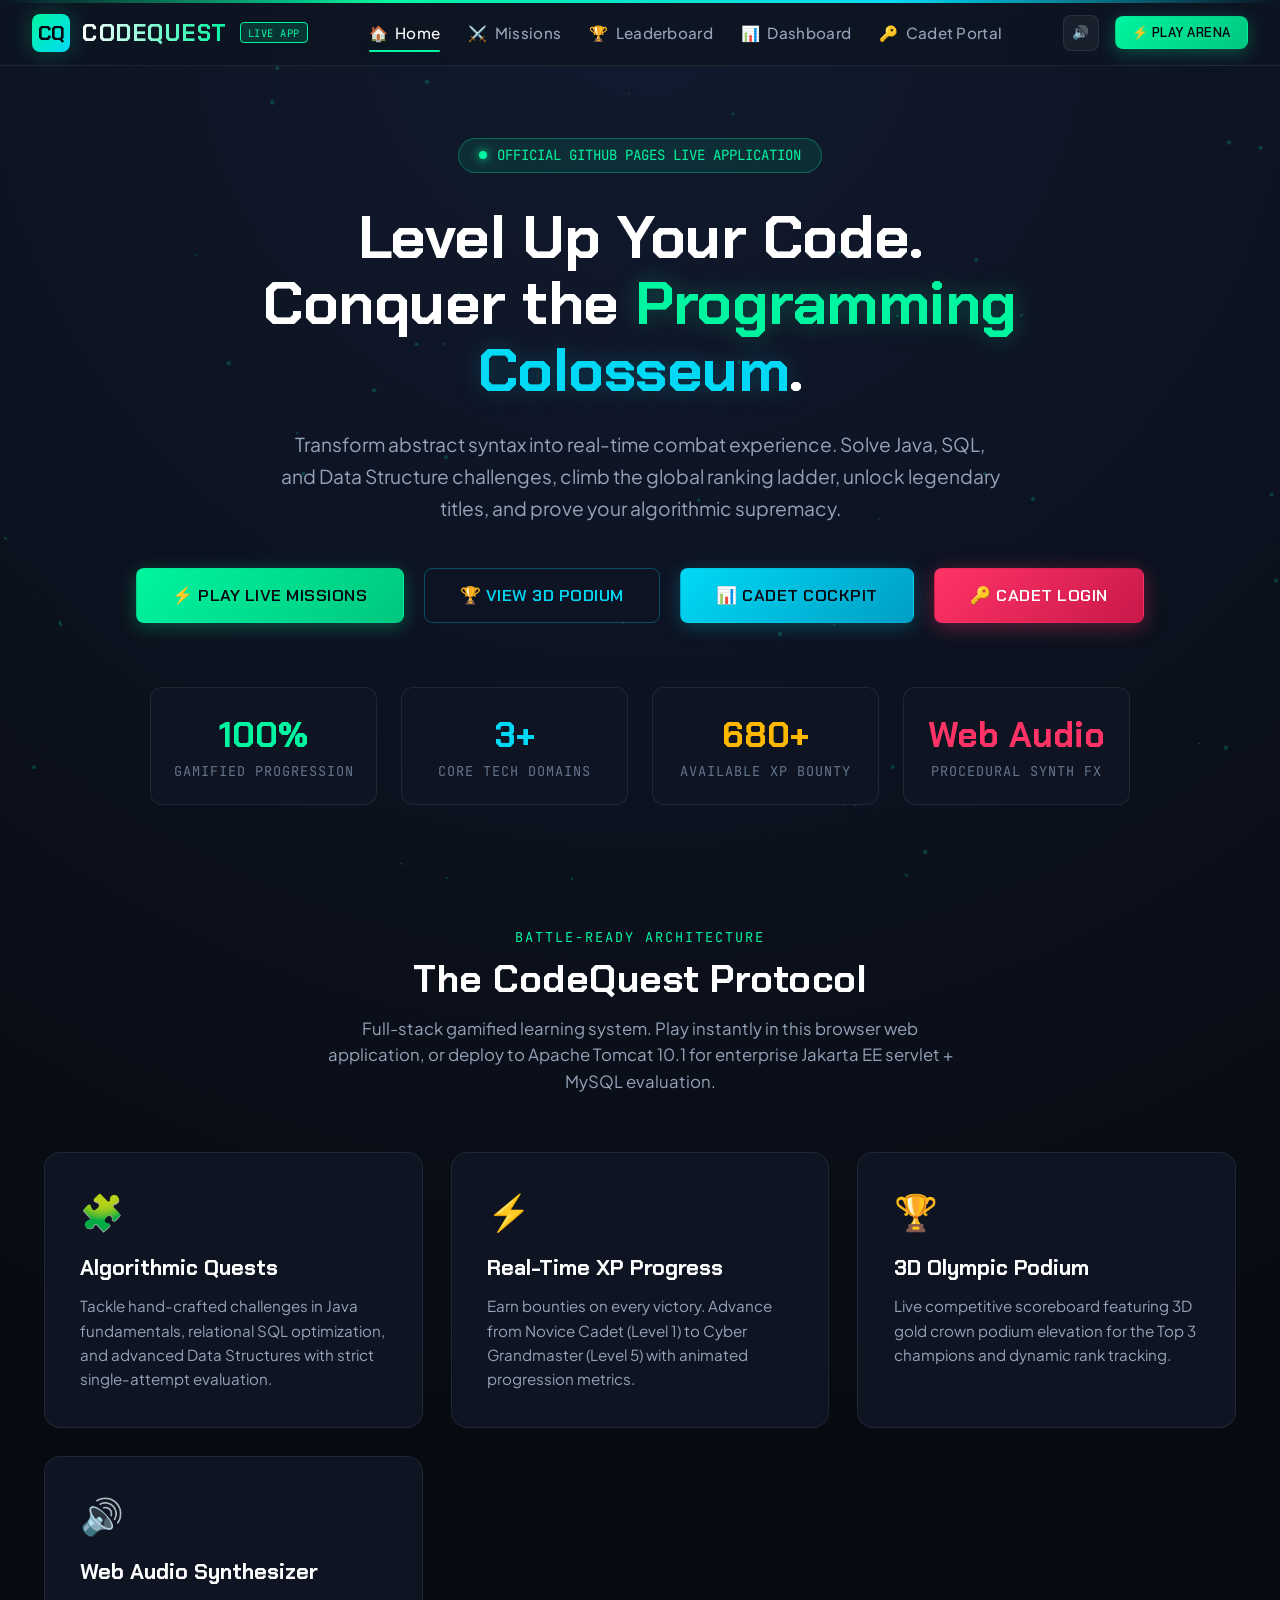
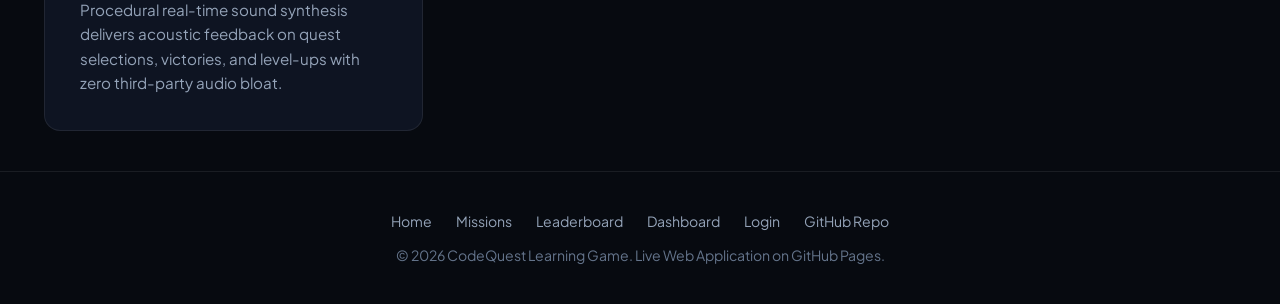
==== commit 52e853b1: "Normalize docs line endings" ====
--- a/docs/index.html
+++ b/docs/index.html
@@ -148,3 +148,4 @@
     <script src="js/game-fx.js"></script>
 </body>
 </html>
+
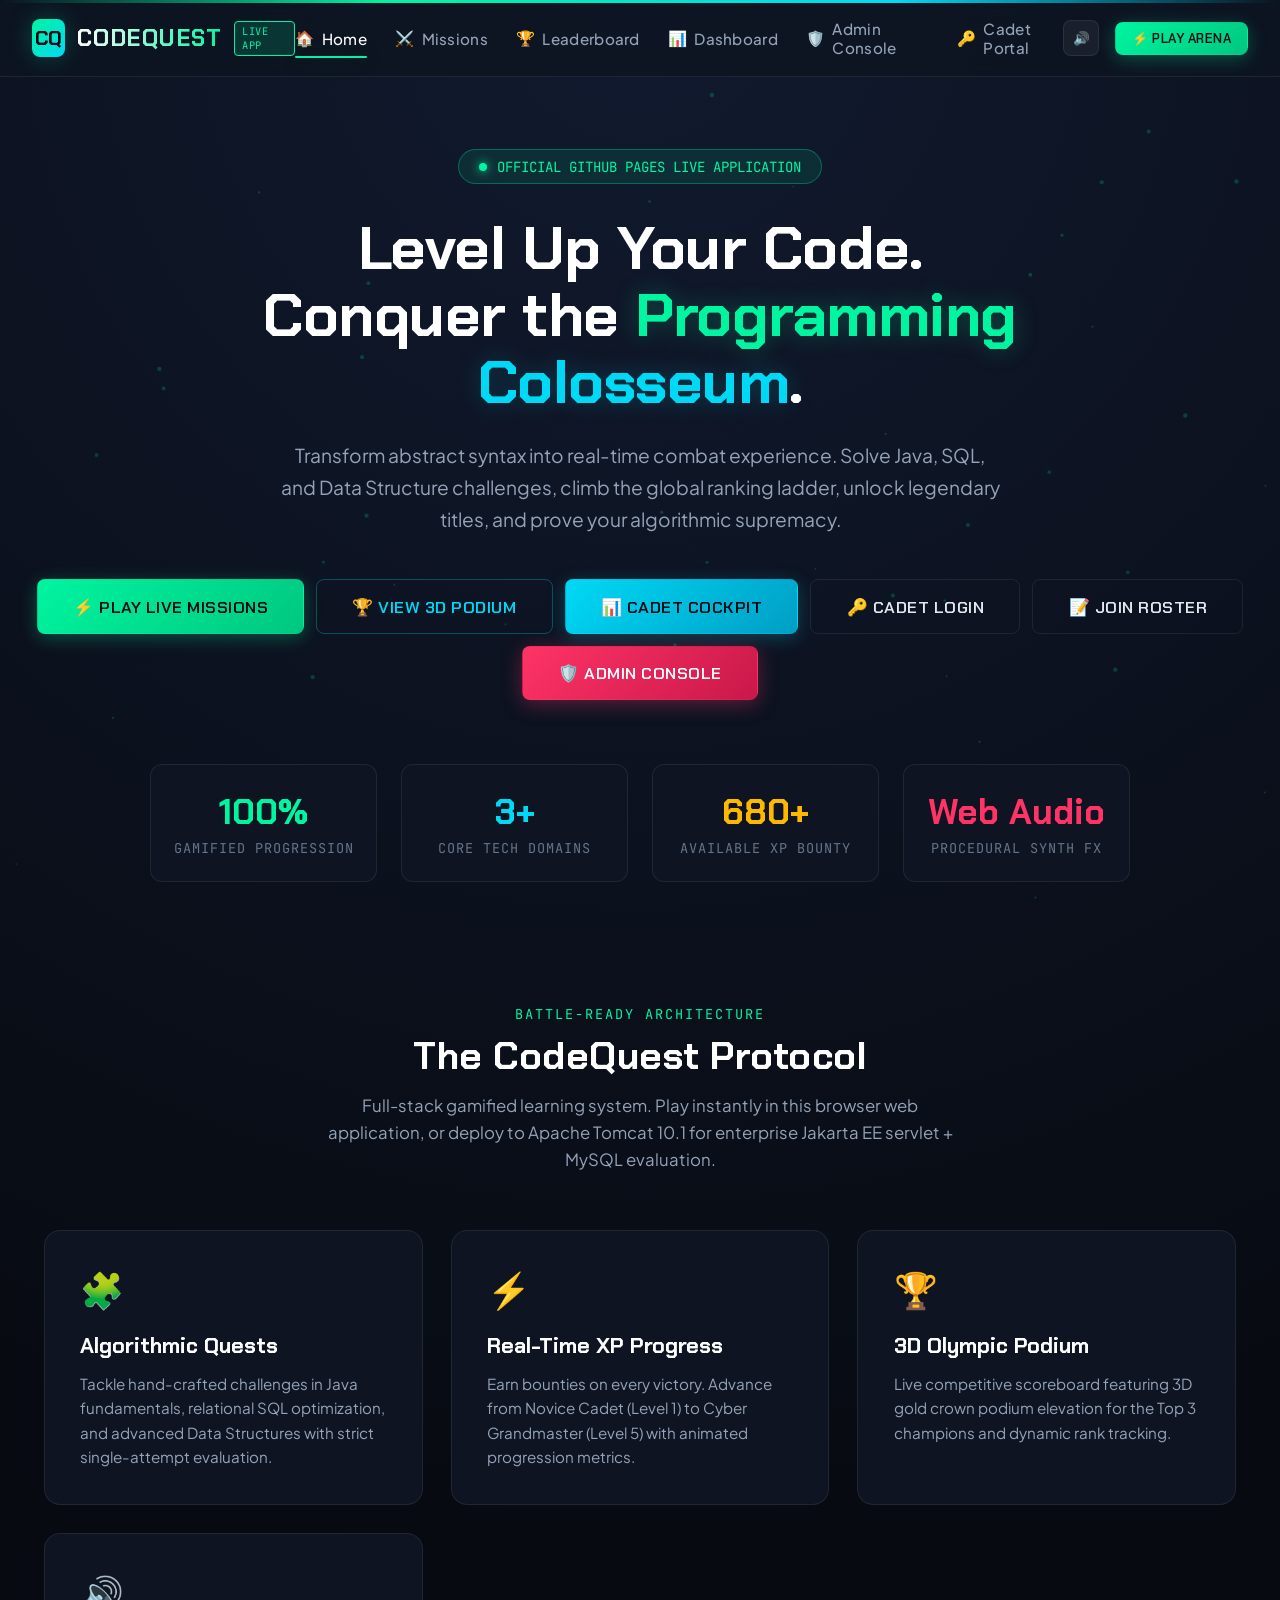
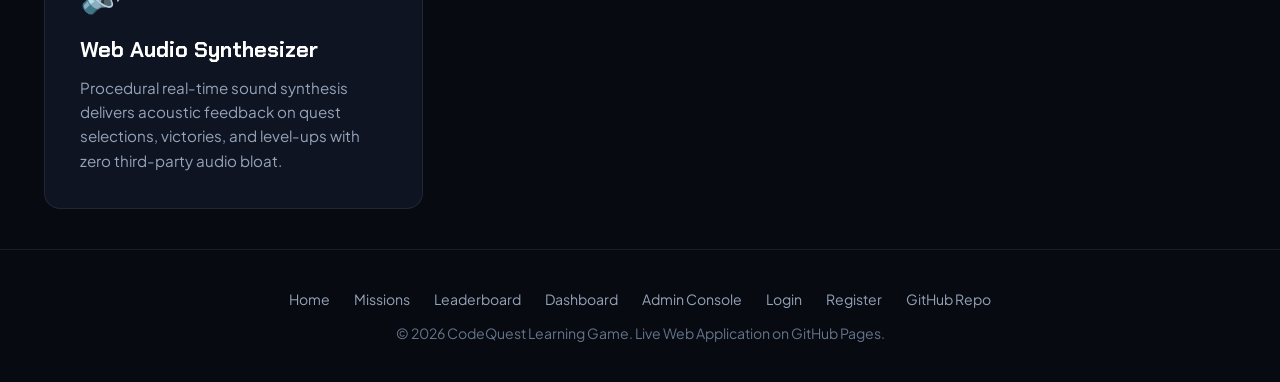
==== commit 209b6c82: "Fix: Restore audio synth aliases, add admin portal, fix all navigation links, and remove conflicting" ====
--- a/docs/index.html
+++ b/docs/index.html
@@ -24,6 +24,7 @@
                 <li><a href="missions.html"><span>⚔️</span> Missions</a></li>
                 <li><a href="leaderboard.html"><span>🏆</span> Leaderboard</a></li>
                 <li><a href="dashboard.html"><span>📊</span> Dashboard</a></li>
+                <li><a href="admin.html"><span>🛡️</span> Admin Console</a></li>
                 <li><a href="login.html"><span>🔑</span> Cadet Portal</a></li>
             </ul>
 
@@ -51,11 +52,13 @@
                     challenges, climb the global ranking ladder, unlock legendary titles, and prove your algorithmic supremacy.
                 </p>
 
-                <div class="hero-cta">
+                <div class="hero-cta" style="display: flex; gap: 12px; justify-content: center; flex-wrap: wrap;">
                     <a href="missions.html" class="btn btn-primary btn-lg">⚡ Play Live Missions</a>
                     <a href="leaderboard.html" class="btn btn-outline-cyan btn-lg">🏆 View 3D Podium</a>
                     <a href="dashboard.html" class="btn btn-cyber btn-lg">📊 Cadet Cockpit</a>
-                    <a href="login.html" class="btn btn-admin btn-lg">🔑 Cadet Login</a>
+                    <a href="login.html" class="btn btn-outline btn-lg">🔑 Cadet Login</a>
+                    <a href="register.html" class="btn btn-outline btn-lg">📝 Join Roster</a>
+                    <a href="admin.html" class="btn btn-admin btn-lg">🛡️ Admin Console</a>
                 </div>
 
                 <!-- Live Metrics Ticker -->
@@ -136,7 +139,9 @@
                 <a href="missions.html">Missions</a>
                 <a href="leaderboard.html">Leaderboard</a>
                 <a href="dashboard.html">Dashboard</a>
+                <a href="admin.html">Admin Console</a>
                 <a href="login.html">Login</a>
+                <a href="register.html">Register</a>
                 <a href="https://github.com/dilipkumarprudhvi-a11y/CodeQuest" target="_blank">GitHub Repo</a>
             </div>
             <p>&copy; 2026 CodeQuest Learning Game. Live Web Application on GitHub Pages.</p>
@@ -148,4 +153,3 @@
     <script src="js/game-fx.js"></script>
 </body>
 </html>
-
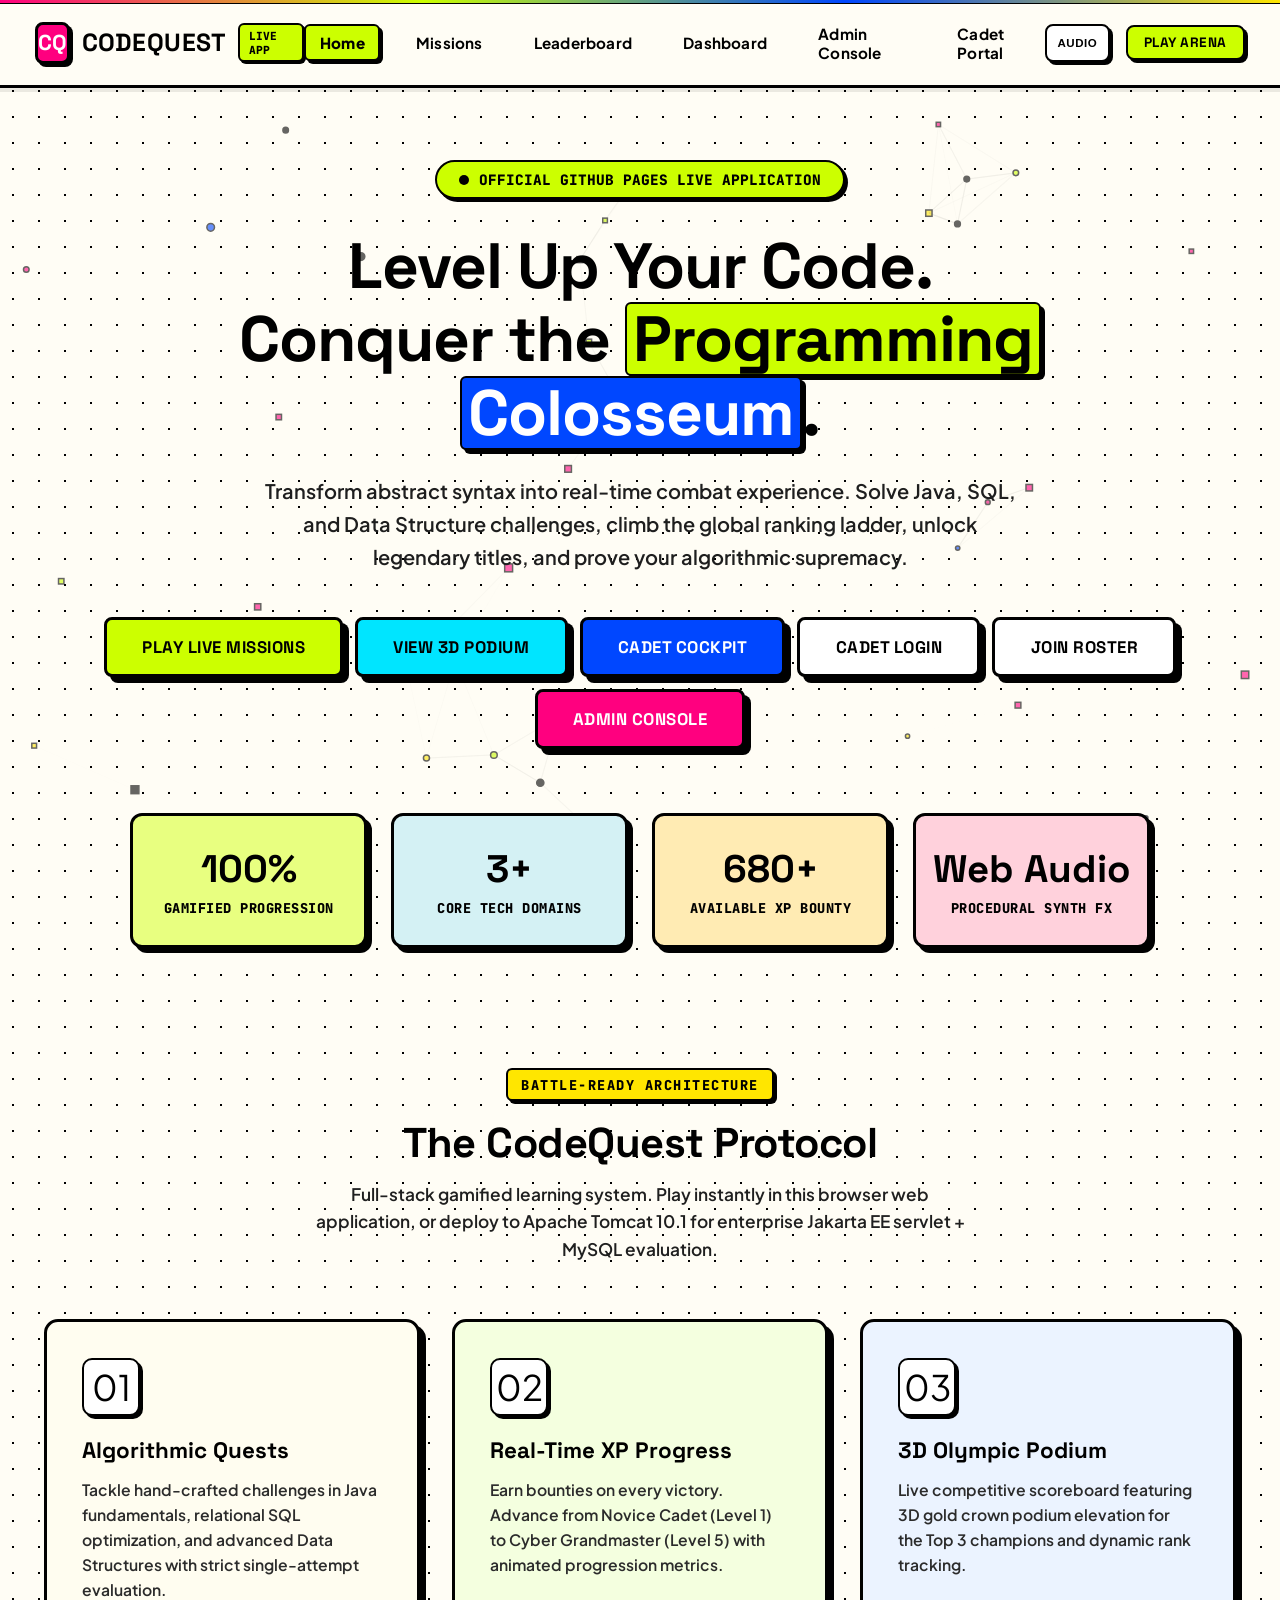
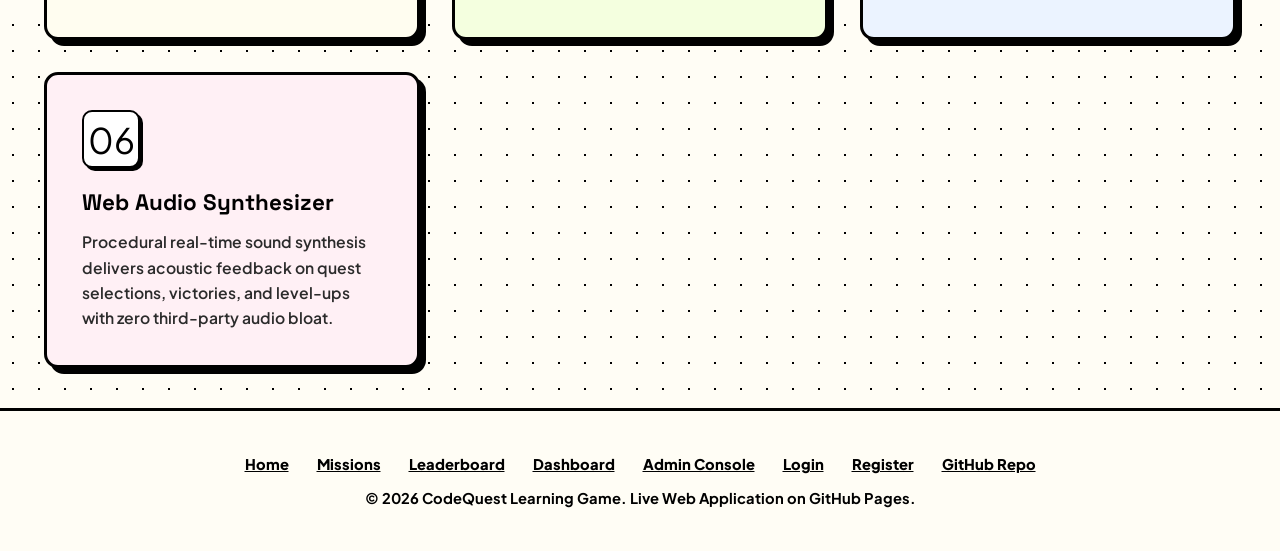
==== commit c03b7328: "Style: Remove all emojis across entire codebase and replace with clean brutalist typographic element" ====
--- a/docs/index.html
+++ b/docs/index.html
@@ -5,7 +5,7 @@
     <meta name="viewport" content="width=device-width, initial-scale=1.0">
     <title>CodeQuest - Game-Based Programming Arena (Live Application)</title>
     <link rel="stylesheet" href="css/style.css">
-    <link rel="icon" href="data:image/svg+xml,<svg xmlns=%22http://www.w3.org/2000/svg%22 viewBox=%220 0 100 100%22><text y=%22.9em%22 font-size=%2290%22>⚡</text></svg>">
+    <link rel="icon" href="data:image/svg+xml,<svg xmlns=%22http://www.w3.org/2000/svg%22 viewBox=%220 0 100 100%22><rect width=%22100%22 height=%22100%22 rx=%2220%22 fill=%22%23000000%22/><text x=%2250%%22 y=%2265%%22 font-family=%22sans-serif%22 font-size=%2250%22 font-weight=%22900%22 fill=%22%23FFFF00%22 text-anchor=%22middle%22>CQ</text></svg>">
 </head>
 <body>
     <canvas id="cyber-canvas"></canvas>
@@ -20,17 +20,17 @@
             </a>
 
             <ul class="nav-links">
-                <li><a href="index.html" class="active"><span>🏠</span> Home</a></li>
-                <li><a href="missions.html"><span>⚔️</span> Missions</a></li>
-                <li><a href="leaderboard.html"><span>🏆</span> Leaderboard</a></li>
-                <li><a href="dashboard.html"><span>📊</span> Dashboard</a></li>
-                <li><a href="admin.html"><span>🛡️</span> Admin Console</a></li>
-                <li><a href="login.html"><span>🔑</span> Cadet Portal</a></li>
+                <li><a href="index.html" class="active">Home</a></li>
+                <li><a href="missions.html">Missions</a></li>
+                <li><a href="leaderboard.html">Leaderboard</a></li>
+                <li><a href="dashboard.html">Dashboard</a></li>
+                <li><a href="admin.html">Admin Console</a></li>
+                <li><a href="login.html">Cadet Portal</a></li>
             </ul>
 
             <div class="nav-actions">
-                <button id="sound-toggle-btn" class="sound-toggle" title="Toggle Sound FX">🔊</button>
-                <a href="missions.html" class="btn btn-primary btn-sm">⚡ Play Arena</a>
+                <button id="sound-toggle-btn" class="sound-toggle" title="Toggle Sound FX">AUDIO</button>
+                <a href="missions.html" class="btn btn-primary btn-sm">Play Arena</a>
             </div>
         </nav>
 
@@ -53,12 +53,12 @@
                 </p>
 
                 <div class="hero-cta" style="display: flex; gap: 12px; justify-content: center; flex-wrap: wrap;">
-                    <a href="missions.html" class="btn btn-primary btn-lg">⚡ Play Live Missions</a>
-                    <a href="leaderboard.html" class="btn btn-outline-cyan btn-lg">🏆 View 3D Podium</a>
-                    <a href="dashboard.html" class="btn btn-cyber btn-lg">📊 Cadet Cockpit</a>
-                    <a href="login.html" class="btn btn-outline btn-lg">🔑 Cadet Login</a>
-                    <a href="register.html" class="btn btn-outline btn-lg">📝 Join Roster</a>
-                    <a href="admin.html" class="btn btn-admin btn-lg">🛡️ Admin Console</a>
+                    <a href="missions.html" class="btn btn-primary btn-lg">Play Live Missions</a>
+                    <a href="leaderboard.html" class="btn btn-outline-cyan btn-lg">View 3D Podium</a>
+                    <a href="dashboard.html" class="btn btn-cyber btn-lg">Cadet Cockpit</a>
+                    <a href="login.html" class="btn btn-outline btn-lg">Cadet Login</a>
+                    <a href="register.html" class="btn btn-outline btn-lg">Join Roster</a>
+                    <a href="admin.html" class="btn btn-admin btn-lg">Admin Console</a>
                 </div>
 
                 <!-- Live Metrics Ticker -->
@@ -94,7 +94,7 @@
 
                 <div class="features-grid">
                     <div class="feature-card">
-                        <div class="feature-icon">🧩</div>
+                        <div class="feature-icon">01</div>
                         <h3 class="feature-title">Algorithmic Quests</h3>
                         <p class="feature-desc">
                             Tackle hand-crafted challenges in Java fundamentals, relational SQL optimization, 
@@ -103,7 +103,7 @@
                     </div>
 
                     <div class="feature-card">
-                        <div class="feature-icon">⚡</div>
+                        <div class="feature-icon">02</div>
                         <h3 class="feature-title">Real-Time XP Progress</h3>
                         <p class="feature-desc">
                             Earn bounties on every victory. Advance from Novice Cadet (Level 1) to Cyber Grandmaster 
@@ -112,7 +112,7 @@
                     </div>
 
                     <div class="feature-card">
-                        <div class="feature-icon">🏆</div>
+                        <div class="feature-icon">03</div>
                         <h3 class="feature-title">3D Olympic Podium</h3>
                         <p class="feature-desc">
                             Live competitive scoreboard featuring 3D gold crown podium elevation for the Top 3 
@@ -121,7 +121,7 @@
                     </div>
 
                     <div class="feature-card">
-                        <div class="feature-icon">🔊</div>
+                        <div class="feature-icon">06</div>
                         <h3 class="feature-title">Web Audio Synthesizer</h3>
                         <p class="feature-desc">
                             Procedural real-time sound synthesis delivers acoustic feedback on quest selections, 
--- a/docs/css/style.css
+++ b/docs/css/style.css
@@ -1,53 +1,78 @@
 /* ========================================================
-   CodeQuest: Tournament-Grade Cyber-Obsidian HUD Design System
-   Handcrafted Senior Designer Architecture (Zero Generic AI Defaults)
+   CodeQuest: Neo-Brutalism & High-Contrast Pop Design System
+   The Vibe: Bold, unapologetic, playful, and attention-grabbing
+   Palette:
+     - Background: Light Cream / Pale Yellow (#FFFDF5, #FFFDEB, #FFFF00)
+     - Primary Structure / Borders: Solid Jet Black (#000000, 2.5px–3px thick)
+     - Hard Box Shadows: 3px–6px solid #000000 with zero blur
+     - Pop Accents: Hot Magenta (#FF007F), Acid Lime (#CCFF00), Electric Cobalt (#0047FF)
    ======================================================== */
 
-@import url('https://fonts.googleapis.com/css2?family=Chakra+Petch:wght@500;600;700&family=JetBrains+Mono:wght@400;500;700&family=Plus+Jakarta+Sans:wght@400;500;600;700;800&display=swap');
+@import url('https://fonts.googleapis.com/css2?family=Space+Grotesk:wght@500;600;700;800&family=JetBrains+Mono:wght@500;700;800&family=Plus+Jakarta+Sans:wght@600;700;800;900&display=swap');
 
 :root {
-    /* Palette Tokens */
-    --bg-void: #070a10;
-    --bg-surface: #0e1422;
-    --bg-surface-elevated: #151e33;
-    --bg-surface-translucent: rgba(14, 20, 34, 0.85);
-    --bg-input: #0b101c;
-    
-    /* Neon Tactical Accents */
-    --neon-emerald: #00f5a0;
-    --neon-emerald-glow: rgba(0, 245, 160, 0.28);
-    --cyber-cyan: #00d9f5;
-    --cyber-cyan-glow: rgba(0, 217, 245, 0.25);
-    --solar-gold: #ffb800;
-    --solar-gold-glow: rgba(255, 184, 0, 0.3);
-    --danger-crimson: #ff3366;
-    --danger-crimson-glow: rgba(255, 51, 102, 0.28);
-    --admin-purple: #9d4edd;
-    
-    /* Borders & Accents */
-    --border-subtle: rgba(255, 255, 255, 0.08);
-    --border-accent: rgba(0, 245, 160, 0.3);
-    --border-cyan: rgba(0, 217, 245, 0.3);
-    --border-gold: rgba(255, 184, 0, 0.35);
+    /* Base Surface Palette */
+    --bg-void: #FFFDF5;
+    --bg-page: #FFFDF5;
+    --bg-surface: #FFFFFF;
+    --bg-surface-elevated: #FFFDEB;
+    --bg-surface-translucent: rgba(255, 253, 245, 0.95);
+    --bg-input: #FFFFFF;
+    --bg-card: #FFFFFF;
+
+    /* High-Contrast Neo-Brutalist Pop Accents */
+    --pop-magenta: #FF007F;
+    --pop-lime: #CCFF00;
+    --pop-blue: #0047FF;
+    --pop-yellow: #FFE600;
+    --pop-cyan: #00E5FF;
+    --pop-orange: #FF5C00;
+    --pop-purple: #8B5CF6;
+
+    /* System Palette Aliases (100% Backwards Compatible with all JSP Views) */
+    --neon-emerald: #CCFF00;
+    --neon-emerald-glow: rgba(0, 0, 0, 0.3);
+    --cyber-cyan: #0047FF;
+    --cyber-cyan-glow: rgba(0, 0, 0, 0.3);
+    --solar-gold: #FFE600;
+    --solar-gold-glow: rgba(0, 0, 0, 0.3);
+    --danger-crimson: #FF007F;
+    --danger-crimson-glow: rgba(0, 0, 0, 0.3);
+    --admin-purple: #8B5CF6;
+
+    /* Structural Jet Black Borders & Hard Shadows */
+    --border-black-thick: 3px solid #000000;
+    --border-black-medium: 2.5px solid #000000;
+    --border-black-thin: 2px solid #000000;
+    --border-subtle: 2px solid #000000;
+    --border-accent: 3px solid #000000;
+    --border-cyan: 3px solid #000000;
+    --border-gold: 3px solid #000000;
+
+    --shadow-hard-xs: 2px 2px 0px #000000;
+    --shadow-hard-sm: 3px 3px 0px #000000;
+    --shadow-hard: 5px 5px 0px #000000;
+    --shadow-hard-lg: 7px 7px 0px #000000;
+    --shadow-hard-xl: 10px 10px 0px #000000;
+    --shadow-card: 5px 5px 0px #000000;
+
+    --shadow-pop-magenta: 5px 5px 0px #FF007F;
+    --shadow-pop-lime: 5px 5px 0px #CCFF00;
+    --shadow-pop-blue: 5px 5px 0px #0047FF;
 
     /* Typography */
-    --font-heading: 'Chakra Petch', sans-serif;
+    --font-heading: 'Space Grotesk', -apple-system, sans-serif;
     --font-body: 'Plus Jakarta Sans', sans-serif;
     --font-code: 'JetBrains Mono', monospace;
 
-    /* Text Colors */
-    --text-pure: #ffffff;
-    --text-primary: #e2e8f0;
-    --text-secondary: #94a3b8;
-    --text-muted: #64748b;
-
-    /* Shadows & Glows */
-    --glow-emerald: 0 0 25px rgba(0, 245, 160, 0.25);
-    --glow-cyan: 0 0 25px rgba(0, 217, 245, 0.25);
-    --shadow-card: 0 12px 35px -5px rgba(0, 0, 0, 0.65);
-    
+    /* High-Contrast Text Tokens */
+    --text-pure: #000000;
+    --text-primary: #000000;
+    --text-secondary: #1f1f1f;
+    --text-muted: #4b5563;
+
     /* Transitions */
-    --ease-out-cyber: cubic-bezier(0.16, 1, 0.3, 1);
+    --ease-brutal: cubic-bezier(0.18, 0.89, 0.32, 1.28);
 }
 
 /* Reset & Global */
@@ -71,11 +96,14 @@
     flex-direction: column;
     overflow-x: hidden;
     position: relative;
-    background: radial-gradient(circle at 50% 0%, #111a2f 0%, #070a10 75%);
+    background-color: #FFFDF5;
+    background-image: radial-gradient(#000000 1.25px, transparent 1.25px);
+    background-size: 26px 26px;
     -webkit-font-smoothing: antialiased;
-}
-
-/* Background Cyber Grid Canvas */
+    color: var(--text-primary);
+}
+
+/* Background Canvas */
 #cyber-canvas {
     position: fixed;
     top: 0;
@@ -84,10 +112,10 @@
     height: 100%;
     pointer-events: none;
     z-index: 0;
-    opacity: 0.45;
-}
-
-/* HUD Overlay Container */
+    opacity: 0.6;
+}
+
+/* Main Layout */
 .hud-layout {
     position: relative;
     z-index: 1;
@@ -96,16 +124,17 @@
     min-height: 100vh;
 }
 
-/* Ambient Top Accent Bar */
+/* Top Accent Bar: Neo-Brutalist Multicolored Strip */
 .hud-layout::before {
     content: '';
     position: fixed;
     top: 0;
     left: 0;
     right: 0;
-    height: 3px;
-    background: linear-gradient(90deg, transparent 0%, var(--neon-emerald) 30%, var(--cyber-cyan) 70%, transparent 100%);
+    height: 4px;
+    background: linear-gradient(90deg, #FF007F 0%, #CCFF00 33%, #0047FF 66%, #FFE600 100%);
     z-index: 1000;
+    border-bottom: 1px solid #000000;
 }
 
 /* ========================================================
@@ -115,14 +144,13 @@
     position: sticky;
     top: 0;
     z-index: 100;
-    background: var(--bg-surface-translucent);
-    backdrop-filter: blur(16px);
-    -webkit-backdrop-filter: blur(16px);
-    border-bottom: 1px solid var(--border-subtle);
-    padding: 0.85rem 2rem;
+    background: var(--bg-void);
+    border-bottom: 3px solid #000000;
+    padding: 0.9rem 2.2rem;
     display: flex;
     justify-content: space-between;
     align-items: center;
+    box-shadow: 0 4px 0px rgba(0, 0, 0, 0.08);
 }
 
 .nav-brand {
@@ -131,81 +159,85 @@
     gap: 0.75rem;
     text-decoration: none;
     color: var(--text-pure);
+    transition: transform 0.15s ease;
+}
+
+.nav-brand:hover {
+    transform: translate(-1px, -1px);
 }
 
 .brand-icon {
-    width: 38px;
-    height: 38px;
-    background: linear-gradient(135deg, var(--neon-emerald), var(--cyber-cyan));
+    width: 42px;
+    height: 42px;
+    background: var(--pop-magenta);
+    border: 3px solid #000000;
     border-radius: 8px;
     display: grid;
     place-items: center;
-    box-shadow: var(--glow-emerald);
-    color: #050a12;
-    font-family: var(--font-heading);
-    font-weight: 700;
-    font-size: 1.25rem;
+    box-shadow: 3px 3px 0px #000000;
+    color: #FFFFFF;
+    font-family: var(--font-heading);
+    font-weight: 800;
+    font-size: 1.35rem;
     letter-spacing: -0.5px;
 }
 
 .brand-text {
     font-family: var(--font-heading);
-    font-size: 1.45rem;
-    font-weight: 700;
-    letter-spacing: 1.5px;
-    background: linear-gradient(90deg, #ffffff, var(--neon-emerald));
-    -webkit-background-clip: text;
-    background-clip: text;
-    -webkit-text-fill-color: transparent;
+    font-size: 1.55rem;
+    font-weight: 800;
+    letter-spacing: 0.5px;
+    color: #000000;
     text-transform: uppercase;
 }
 
 .brand-badge {
-    font-size: 0.65rem;
-    background: rgba(0, 245, 160, 0.15);
-    border: 1px solid var(--neon-emerald);
-    color: var(--neon-emerald);
-    padding: 0.15rem 0.45rem;
-    border-radius: 4px;
+    font-size: 0.7rem;
+    background: var(--pop-lime);
+    border: 2px solid #000000;
+    color: #000000;
+    font-weight: 800;
+    padding: 0.2rem 0.55rem;
+    border-radius: 6px;
+    box-shadow: 2px 2px 0px #000000;
     font-family: var(--font-code);
-    letter-spacing: 0.5px;
 }
 
 .nav-links {
     display: flex;
     align-items: center;
-    gap: 1.75rem;
+    gap: 1.25rem;
     list-style: none;
 }
 
 .nav-links a {
     text-decoration: none;
-    color: var(--text-secondary);
+    color: #000000;
     font-size: 0.95rem;
-    font-weight: 500;
-    letter-spacing: 0.3px;
-    transition: color 0.2s ease, text-shadow 0.2s ease;
+    font-weight: 700;
+    letter-spacing: 0.2px;
     display: flex;
     align-items: center;
     gap: 0.45rem;
-    position: relative;
-    padding: 0.35rem 0;
-}
-
-.nav-links a:hover, .nav-links a.active {
-    color: var(--text-pure);
-}
-
-.nav-links a.active::after {
-    content: '';
-    position: absolute;
-    bottom: -4px;
-    left: 0;
-    right: 0;
-    height: 2px;
-    background: var(--neon-emerald);
-    box-shadow: var(--glow-emerald);
-    border-radius: 2px;
+    padding: 0.45rem 0.85rem;
+    border-radius: 6px;
+    border: 2px solid transparent;
+    transition: all 0.15s ease;
+}
+
+.nav-links a:hover {
+    background: var(--pop-yellow);
+    border-color: #000000;
+    box-shadow: 3px 3px 0px #000000;
+    transform: translate(-2px, -2px);
+}
+
+.nav-links a.active {
+    background: var(--pop-lime);
+    border: 2.5px solid #000000;
+    box-shadow: 3px 3px 0px #000000;
+    color: #000000;
+    font-weight: 800;
 }
 
 .nav-actions {
@@ -216,26 +248,38 @@
 
 /* Sound Switcher Button */
 .sound-toggle {
-    background: rgba(255, 255, 255, 0.05);
-    border: 1px solid var(--border-subtle);
-    color: var(--text-secondary);
-    width: 36px;
-    height: 36px;
+    background: #FFFFFF;
+    border: 2.5px solid #000000;
+    color: #000000;
+    min-width: 58px;
+    height: 38px;
+    padding: 0 0.65rem;
     border-radius: 8px;
-    display: grid;
-    place-items: center;
+    display: inline-flex;
+    align-items: center;
+    justify-content: center;
     cursor: pointer;
-    transition: all 0.2s ease;
+    box-shadow: 3px 3px 0px #000000;
+    font-size: 0.72rem;
+    font-weight: 800;
+    letter-spacing: 0.05em;
+    transition: all 0.15s ease;
 }
 
 .sound-toggle:hover {
-    color: var(--cyber-cyan);
-    border-color: var(--border-cyan);
-    background: rgba(0, 217, 245, 0.1);
+    background: var(--pop-yellow);
+    transform: translate(-2px, -2px);
+    box-shadow: 4px 4px 0px #000000;
+}
+
+.sound-toggle:active {
+    transform: translate(2px, 2px);
+    box-shadow: 1px 1px 0px #000000;
 }
 
 .sound-toggle.muted {
-    opacity: 0.45;
+    opacity: 0.55;
+    background: #E5E7EB;
 }
 
 /* User Status Pill in Navbar */
@@ -243,129 +287,128 @@
     display: flex;
     align-items: center;
     gap: 0.65rem;
-    background: var(--bg-surface-elevated);
-    border: 1px solid var(--border-subtle);
-    padding: 0.35rem 0.85rem;
-    border-radius: 24px;
-    font-size: 0.85rem;
+    background: #FFFFFF;
+    border: 2.5px solid #000000;
+    box-shadow: 3px 3px 0px #000000;
+    padding: 0.4rem 0.95rem;
+    border-radius: 8px;
+    font-size: 0.9rem;
+    font-weight: 700;
 }
 
 .nav-level-tag {
-    background: var(--neon-emerald);
-    color: #040810;
-    font-weight: 700;
-    padding: 0.15rem 0.45rem;
-    border-radius: 12px;
-    font-size: 0.7rem;
+    background: var(--pop-magenta);
+    color: #FFFFFF;
+    font-weight: 800;
+    padding: 0.2rem 0.55rem;
+    border-radius: 6px;
+    font-size: 0.75rem;
+    border: 2px solid #000000;
     font-family: var(--font-heading);
 }
 
 .nav-xp-counter {
-    color: var(--solar-gold);
+    color: #000000;
     font-family: var(--font-code);
-    font-weight: 600;
+    font-weight: 800;
 }
 
 /* ========================================================
-   Buttons & Interactive Controls
+   Buttons & Interactive Controls (Chunky Neo-Brutalist)
    ======================================================== */
 .btn {
     display: inline-flex;
     align-items: center;
     justify-content: center;
-    gap: 0.55rem;
+    gap: 0.6rem;
     font-family: var(--font-heading);
     font-size: 0.95rem;
-    font-weight: 600;
+    font-weight: 800;
     letter-spacing: 0.5px;
     text-transform: uppercase;
     text-decoration: none;
-    padding: 0.75rem 1.65rem;
+    padding: 0.8rem 1.65rem;
     border-radius: 8px;
-    border: 1px solid transparent;
+    border: 3px solid #000000;
+    box-shadow: 4px 4px 0px #000000;
     cursor: pointer;
-    transition: all 0.25s var(--ease-out-cyber);
+    transition: transform 0.12s ease, box-shadow 0.12s ease, background 0.12s ease;
     white-space: nowrap;
 }
 
+.btn:hover {
+    transform: translate(-2px, -2px);
+    box-shadow: 6px 6px 0px #000000;
+}
+
+.btn:active {
+    transform: translate(2px, 2px);
+    box-shadow: 1px 1px 0px #000000;
+}
+
+/* Primary = Acid Lime */
 .btn-primary {
-    background: linear-gradient(135deg, var(--neon-emerald), #00c77f);
-    color: #050a12;
-    box-shadow: 0 4px 18px var(--neon-emerald-glow);
-}
-
+    background: var(--pop-lime);
+    color: #000000;
+}
 .btn-primary:hover {
-    transform: translateY(-2px);
-    box-shadow: 0 6px 24px rgba(0, 245, 160, 0.45);
-    background: linear-gradient(135deg, #1affab, var(--neon-emerald));
-}
-
+    background: #d4ff1a;
+}
+
+/* Cyber = Electric Cobalt Blue */
 .btn-cyber {
-    background: linear-gradient(135deg, var(--cyber-cyan), #009ec4);
-    color: #050a12;
-    box-shadow: 0 4px 18px var(--cyber-cyan-glow);
-}
-
+    background: var(--pop-blue);
+    color: #FFFFFF;
+}
 .btn-cyber:hover {
-    transform: translateY(-2px);
-    box-shadow: 0 6px 24px rgba(0, 217, 245, 0.45);
-}
-
+    background: #1a5bff;
+}
+
+/* Outline = Crisp White */
 .btn-outline {
-    background: transparent;
-    border-color: var(--border-subtle);
-    color: var(--text-primary);
-}
-
+    background: #FFFFFF;
+    color: #000000;
+}
 .btn-outline:hover {
-    border-color: var(--neon-emerald);
-    color: var(--neon-emerald);
-    background: rgba(0, 245, 160, 0.05);
-    box-shadow: var(--glow-emerald);
-}
-
+    background: var(--pop-yellow);
+}
+
+/* Cyan Outline = Electric Cyan */
 .btn-outline-cyan {
-    background: transparent;
-    border-color: var(--border-cyan);
-    color: var(--cyber-cyan);
-}
-
+    background: var(--pop-cyan);
+    color: #000000;
+}
 .btn-outline-cyan:hover {
-    background: rgba(0, 217, 245, 0.1);
-    box-shadow: var(--glow-cyan);
-}
-
-.btn-danger {
-    background: rgba(255, 51, 102, 0.15);
-    border: 1px solid var(--danger-crimson);
-    color: var(--danger-crimson);
-}
-
-.btn-danger:hover {
-    background: var(--danger-crimson);
-    color: #ffffff;
-    box-shadow: 0 0 20px var(--danger-crimson-glow);
-}
-
-.btn-admin {
-    background: linear-gradient(135deg, #ff3366, #c9184a);
-    color: #ffffff;
-    box-shadow: 0 4px 20px rgba(255, 51, 102, 0.35);
-}
-
-.btn-admin:hover {
-    transform: translateY(-2px);
-    box-shadow: 0 6px 28px rgba(255, 51, 102, 0.55);
+    background: #33edff;
+}
+
+/* Danger & Admin = Hot Magenta */
+.btn-danger, .btn-admin {
+    background: var(--pop-magenta);
+    color: #FFFFFF;
+}
+.btn-danger:hover, .btn-admin:hover {
+    background: #ff1a8c;
 }
 
 .btn-sm {
     padding: 0.45rem 1rem;
-    font-size: 0.82rem;
+    font-size: 0.85rem;
+    border-width: 2.5px;
+    box-shadow: 3px 3px 0px #000000;
+}
+.btn-sm:hover {
+    box-shadow: 4px 4px 0px #000000;
 }
 
 .btn-lg {
-    padding: 0.95rem 2.2rem;
+    padding: 1rem 2.2rem;
     font-size: 1.05rem;
+    border-width: 3.5px;
+    box-shadow: 6px 6px 0px #000000;
+}
+.btn-lg:hover {
+    box-shadow: 8px 8px 0px #000000;
 }
 
 /* ========================================================
@@ -384,38 +427,46 @@
 
 /* Page Section Headers */
 .section-header {
-    margin-bottom: 2.5rem;
+    margin-bottom: 2.75rem;
     text-align: center;
 }
 
 .section-tagline {
     font-family: var(--font-code);
-    color: var(--neon-emerald);
+    color: #000000;
+    background: var(--pop-yellow);
+    border: 2px solid #000000;
+    box-shadow: 3px 3px 0px #000000;
     font-size: 0.85rem;
+    font-weight: 800;
     text-transform: uppercase;
-    letter-spacing: 2px;
+    letter-spacing: 1.5px;
+    padding: 0.35rem 0.85rem;
+    border-radius: 6px;
+    margin-bottom: 0.9rem;
+    display: inline-block;
+}
+
+.section-title {
+    font-family: var(--font-heading);
+    font-size: 2.6rem;
+    font-weight: 800;
+    color: #000000;
+    letter-spacing: -0.5px;
     margin-bottom: 0.5rem;
-    display: inline-block;
-}
-
-.section-title {
-    font-family: var(--font-heading);
-    font-size: 2.4rem;
-    font-weight: 700;
-    color: var(--text-pure);
-    letter-spacing: 0.5px;
 }
 
 .section-desc {
     color: var(--text-secondary);
-    max-width: 650px;
+    max-width: 680px;
     margin: 0.75rem auto 0;
-    font-size: 1.05rem;
+    font-size: 1.08rem;
+    font-weight: 600;
     line-height: 1.6;
 }
 
 /* ========================================================
-   Hero Section (index.html)
+   Hero Section
    ======================================================== */
 .hero {
     padding: 4.5rem 1.5rem 5rem;
@@ -427,64 +478,70 @@
 }
 
 .hero-pill {
-    background: rgba(0, 245, 160, 0.1);
-    border: 1px solid var(--border-accent);
-    padding: 0.45rem 1.25rem;
+    background: var(--pop-lime);
+    border: 2.5px solid #000000;
+    box-shadow: 3px 3px 0px #000000;
+    padding: 0.5rem 1.35rem;
     border-radius: 30px;
     display: inline-flex;
     align-items: center;
     gap: 0.65rem;
-    font-size: 0.88rem;
-    color: var(--neon-emerald);
+    font-size: 0.9rem;
+    color: #000000;
+    font-weight: 800;
     font-family: var(--font-code);
     margin-bottom: 2rem;
-    animation: pulseBorder 3s infinite;
 }
 
 .pulse-dot {
-    width: 8px;
-    height: 8px;
-    background: var(--neon-emerald);
+    width: 10px;
+    height: 10px;
+    background: #000000;
     border-radius: 50%;
-    box-shadow: 0 0 10px var(--neon-emerald);
-    animation: blink 1.5s infinite;
+    animation: blink 1.2s infinite;
 }
 
 @keyframes blink {
-    0%, 100% { opacity: 1; }
-    50% { opacity: 0.2; }
-}
-
-@keyframes pulseBorder {
-    0%, 100% { border-color: rgba(0, 245, 160, 0.2); }
-    50% { border-color: rgba(0, 245, 160, 0.6); }
+    0%, 100% { opacity: 1; transform: scale(1); }
+    50% { opacity: 0.3; transform: scale(0.85); }
 }
 
 .hero-title {
     font-family: var(--font-heading);
-    font-size: 3.8rem;
-    font-weight: 700;
+    font-size: 4rem;
+    font-weight: 800;
     line-height: 1.1;
-    letter-spacing: -0.5px;
-    color: var(--text-pure);
-    max-width: 900px;
+    letter-spacing: -1px;
+    color: #000000;
+    max-width: 940px;
     margin-bottom: 1.5rem;
 }
 
 .hero-title span.highlight-emerald {
-    color: var(--neon-emerald);
-    text-shadow: 0 0 25px var(--neon-emerald-glow);
+    background: var(--pop-lime);
+    border: 2.5px solid #000000;
+    box-shadow: 4px 4px 0px #000000;
+    padding: 0 0.35rem;
+    border-radius: 6px;
+    color: #000000;
+    display: inline-block;
 }
 
 .hero-title span.highlight-cyan {
-    color: var(--cyber-cyan);
-    text-shadow: 0 0 25px var(--cyber-cyan-glow);
+    background: var(--pop-blue);
+    border: 2.5px solid #000000;
+    box-shadow: 4px 4px 0px #000000;
+    padding: 0 0.35rem;
+    border-radius: 6px;
+    color: #FFFFFF;
+    display: inline-block;
 }
 
 .hero-lead {
-    font-size: 1.2rem;
-    color: var(--text-secondary);
-    max-width: 720px;
+    font-size: 1.25rem;
+    color: #1e1e1e;
+    font-weight: 600;
+    max-width: 760px;
     line-height: 1.65;
     margin-bottom: 2.75rem;
 }
@@ -503,100 +560,105 @@
     grid-template-columns: repeat(4, 1fr);
     gap: 1.5rem;
     width: 100%;
-    max-width: 980px;
+    max-width: 1020px;
     margin: 0 auto;
 }
 
 .stat-card {
-    background: var(--bg-surface);
-    border: 1px solid var(--border-subtle);
-    padding: 1.5rem 1rem;
+    background: #FFFFFF;
+    border: 3px solid #000000;
+    box-shadow: 5px 5px 0px #000000;
+    padding: 1.75rem 1rem;
     border-radius: 12px;
     text-align: center;
-    transition: transform 0.25s ease, border-color 0.25s ease;
+    transition: transform 0.15s ease, box-shadow 0.15s ease;
 }
 
 .stat-card:hover {
-    transform: translateY(-4px);
-    border-color: var(--border-accent);
+    transform: translate(-3px, -3px);
+    box-shadow: 8px 8px 0px #000000;
 }
 
 .stat-value {
     font-family: var(--font-heading);
-    font-size: 2.2rem;
-    font-weight: 700;
-    color: var(--text-pure);
-    margin-bottom: 0.25rem;
-}
-
-.stat-value.gold { color: var(--solar-gold); }
-.stat-value.emerald { color: var(--neon-emerald); }
-.stat-value.cyan { color: var(--cyber-cyan); }
-.stat-value.crimson { color: var(--danger-crimson); }
+    font-size: 2.4rem;
+    font-weight: 800;
+    color: #000000;
+    margin-bottom: 0.35rem;
+}
+
+.stat-card:nth-child(1) { background: #E8FF80; }
+.stat-card:nth-child(2) { background: #D4F1F4; }
+.stat-card:nth-child(3) { background: #FFEBB3; }
+.stat-card:nth-child(4) { background: #FFD1DC; }
+
+.stat-value.gold { color: #000000; }
+.stat-value.emerald { color: #000000; }
+.stat-value.cyan { color: #000000; }
+.stat-value.crimson { color: #000000; }
 
 .stat-label {
     font-size: 0.85rem;
-    color: var(--text-muted);
+    color: #000000;
     font-family: var(--font-code);
     text-transform: uppercase;
-    letter-spacing: 1px;
+    font-weight: 800;
+    letter-spacing: 0.5px;
 }
 
 /* Feature Grid */
 .features-grid {
     display: grid;
     grid-template-columns: repeat(3, 1fr);
-    gap: 1.75rem;
+    gap: 2rem;
     margin-top: 3.5rem;
 }
 
 .feature-card {
-    background: var(--bg-surface);
-    border: 1px solid var(--border-subtle);
+    background: #FFFFFF;
+    border: 3px solid #000000;
+    box-shadow: 6px 6px 0px #000000;
     padding: 2.2rem;
-    border-radius: 16px;
-    transition: all 0.3s var(--ease-out-cyber);
+    border-radius: 14px;
+    transition: transform 0.15s ease, box-shadow 0.15s ease;
     position: relative;
-    overflow: hidden;
-}
-
-.feature-card::before {
-    content: '';
-    position: absolute;
-    top: 0;
-    left: 0;
-    width: 100%;
-    height: 3px;
-    background: transparent;
-    transition: background 0.3s ease;
 }
 
 .feature-card:hover {
-    transform: translateY(-6px);
-    border-color: var(--border-accent);
-    box-shadow: var(--shadow-card);
-}
-
-.feature-card:hover::before {
-    background: linear-gradient(90deg, var(--neon-emerald), var(--cyber-cyan));
-}
+    transform: translate(-3px, -3px);
+    box-shadow: 9px 9px 0px #000000;
+}
+
+.feature-card:nth-child(1) { background: #FFFDF0; }
+.feature-card:nth-child(2) { background: #F4FFDF; }
+.feature-card:nth-child(3) { background: #EBF3FF; }
+.feature-card:nth-child(4) { background: #FFF0F5; }
 
 .feature-icon {
     font-size: 2.2rem;
     margin-bottom: 1.25rem;
-    display: inline-block;
+    display: inline-grid;
+    place-items: center;
+    width: 58px;
+    height: 58px;
+    background: #FFFFFF;
+    border: 2.5px solid #000000;
+    box-shadow: 3px 3px 0px #000000;
+    border-radius: 10px;
 }
 
 .feature-title {
     font-family: var(--font-heading);
-    font-size: 1.35rem;
-    color: var(--text-pure);
+    font-size: 1.4rem;
+    font-weight: 800;
+    color: #000000;
     margin-bottom: 0.75rem;
 }
 
 .feature-desc {
-    color: var(--text-secondary);
-    font-size: 0.95rem;
+    color: #2b2b2b;
+    font-size: 0.98rem;
+    font-weight: 600;
     line-height: 1.6;
 }
 
@@ -616,16 +678,17 @@
 }
 
 .card {
-    background: var(--bg-surface);
-    border: 1px solid var(--border-subtle);
-    border-radius: 16px;
+    background: #FFFFFF;
+    border: 3px solid #000000;
+    box-shadow: 6px 6px 0px #000000;
+    border-radius: 14px;
     padding: 2.5rem;
-    box-shadow: var(--shadow-card);
     position: relative;
 }
 
 .card-admin {
-    border-top: 3px solid var(--danger-crimson);
+    background: #FFFDF5;
+    border-top: 6px solid var(--pop-magenta);
 }
 
 .card-header {
@@ -635,14 +698,16 @@
 
 .card-title {
     font-family: var(--font-heading);
-    font-size: 1.85rem;
-    color: var(--text-pure);
+    font-size: 2rem;
+    font-weight: 800;
+    color: #000000;
     margin-bottom: 0.5rem;
 }
 
 .card-subtitle {
     color: var(--text-secondary);
-    font-size: 0.95rem;
+    font-size: 0.98rem;
+    font-weight: 600;
 }
 
 .form-group {
@@ -651,30 +716,33 @@
 
 .form-label {
     display: block;
-    font-size: 0.88rem;
-    font-weight: 600;
-    color: var(--text-primary);
+    font-size: 0.92rem;
+    font-weight: 800;
+    color: #000000;
     margin-bottom: 0.5rem;
     letter-spacing: 0.3px;
+    text-transform: uppercase;
 }
 
 .form-control {
     width: 100%;
-    background: var(--bg-input);
-    border: 1px solid var(--border-subtle);
+    background: #FFFFFF;
+    border: 2.5px solid #000000;
+    box-shadow: 3px 3px 0px #000000;
     border-radius: 8px;
     padding: 0.85rem 1rem;
-    color: var(--text-pure);
+    color: #000000;
     font-family: var(--font-body);
-    font-size: 0.95rem;
-    transition: all 0.2s ease;
+    font-size: 1rem;
+    font-weight: 600;
+    transition: all 0.15s ease;
 }
 
 .form-control:focus {
     outline: none;
-    border-color: var(--neon-emerald);
-    box-shadow: 0 0 12px var(--neon-emerald-glow);
-    background: #0f1526;
+    border-color: #000000;
+    box-shadow: 5px 5px 0px var(--pop-blue);
+    background: #FFFDF0;
 }
 
 textarea.form-control {
@@ -685,18 +753,21 @@
 
 .form-select {
     width: 100%;
-    background: var(--bg-input);
-    border: 1px solid var(--border-subtle);
+    background: #FFFFFF;
+    border: 2.5px solid #000000;
+    box-shadow: 3px 3px 0px #000000;
     border-radius: 8px;
     padding: 0.85rem 1rem;
-    color: var(--text-pure);
-    font-size: 0.95rem;
+    color: #000000;
+    font-size: 1rem;
+    font-weight: 700;
     cursor: pointer;
 }
 
 .form-select option {
-    background: var(--bg-surface-elevated);
-    color: var(--text-pure);
+    background: #FFFFFF;
+    color: #000000;
+    font-weight: 600;
 }
 
 .form-grid-2 {
@@ -711,92 +782,96 @@
     align-items: center;
     gap: 0.65rem;
     cursor: pointer;
-    font-size: 0.9rem;
-    color: var(--text-secondary);
+    font-size: 0.92rem;
+    font-weight: 700;
+    color: #000000;
 }
 
 .form-check input[type="checkbox"] {
     appearance: none;
-    width: 18px;
-    height: 18px;
-    background: var(--bg-input);
-    border: 1px solid var(--border-subtle);
-    border-radius: 4px;
+    width: 20px;
+    height: 20px;
+    background: #FFFFFF;
+    border: 2.5px solid #000000;
+    border-radius: 5px;
     cursor: pointer;
     position: relative;
+    box-shadow: 2px 2px 0px #000000;
 }
 
 .form-check input[type="checkbox"]:checked {
-    background: var(--neon-emerald);
-    border-color: var(--neon-emerald);
+    background: var(--pop-lime);
 }
 
 .form-check input[type="checkbox"]:checked::after {
-    content: '✓';
+    content: '';
     position: absolute;
-    top: 50%;
+    top: 40%;
     left: 50%;
-    transform: translate(-50%, -50%);
-    color: #050a12;
-    font-weight: 900;
-    font-size: 11px;
+    width: 5px;
+    height: 9px;
+    border: solid #000000;
+    border-width: 0 2.5px 2.5px 0;
+    transform: translate(-50%, -50%) rotate(45deg);
 }
 
 /* Alert Notification Banners */
 .alert {
-    padding: 1rem 1.25rem;
+    padding: 1rem 1.35rem;
     border-radius: 8px;
     margin-bottom: 1.5rem;
     display: flex;
     align-items: center;
     gap: 0.85rem;
-    font-size: 0.92rem;
+    font-size: 0.95rem;
+    font-weight: 700;
     line-height: 1.5;
+    border: 3px solid #000000;
+    box-shadow: 4px 4px 0px #000000;
 }
 
 .alert-danger {
-    background: rgba(255, 51, 102, 0.12);
-    border: 1px solid var(--danger-crimson);
-    color: #ff94b1;
+    background: var(--pop-magenta);
+    color: #FFFFFF;
 }
 
 .alert-success {
-    background: rgba(0, 245, 160, 0.12);
-    border: 1px solid var(--neon-emerald);
-    color: var(--neon-emerald);
+    background: var(--pop-lime);
+    color: #000000;
 }
 
 .alert-info {
-    background: rgba(0, 217, 245, 0.12);
-    border: 1px solid var(--cyber-cyan);
-    color: var(--cyber-cyan);
+    background: var(--pop-cyan);
+    color: #000000;
 }
 
 /* Card Footer Links */
 .card-footer-links {
     margin-top: 1.75rem;
     text-align: center;
-    font-size: 0.9rem;
-    color: var(--text-muted);
+    font-size: 0.95rem;
+    font-weight: 700;
+    color: #000000;
 }
 
 .card-footer-links a {
-    color: var(--neon-emerald);
-    text-decoration: none;
-    font-weight: 600;
+    color: var(--pop-blue);
+    text-decoration: underline;
+    font-weight: 800;
 }
 
 .card-footer-links a:hover {
-    text-decoration: underline;
+    color: var(--pop-magenta);
 }
 
 /* ========================================================
    Student Gamer Dashboard (dashboard.jsp)
    ======================================================== */
 .profile-banner {
-    background: linear-gradient(135deg, var(--bg-surface-elevated), var(--bg-surface));
-    border: 1px solid var(--border-subtle);
-    border-radius: 20px;
+    background: #FFFDEB;
+    border: 3px solid #000000;
+    box-shadow: 6px 6px 0px #000000;
+    border-radius: 16px;
     padding: 2.25rem;
     margin-bottom: 2.5rem;
     display: flex;
@@ -804,7 +879,6 @@
     align-items: center;
     flex-wrap: wrap;
     gap: 2rem;
-    box-shadow: var(--shadow-card);
 }
 
 .profile-identity {
@@ -814,32 +888,35 @@
 }
 
 .profile-avatar {
-    width: 80px;
-    height: 80px;
-    border-radius: 16px;
-    background: linear-gradient(135deg, #1b2640, #0d1322);
-    border: 2px solid var(--neon-emerald);
-    box-shadow: var(--glow-emerald);
+    width: 82px;
+    height: 82px;
+    border-radius: 14px;
+    background: var(--pop-yellow);
+    border: 3px solid #000000;
+    box-shadow: 4px 4px 0px #000000;
     display: grid;
     place-items: center;
-    font-size: 2.4rem;
+    font-size: 2.5rem;
 }
 
 .profile-name {
     font-family: var(--font-heading);
-    font-size: 2rem;
-    color: var(--text-pure);
+    font-size: 2.2rem;
+    font-weight: 800;
+    color: #000000;
     margin-bottom: 0.35rem;
 }
 
 .profile-role-tag {
     font-family: var(--font-code);
-    font-size: 0.8rem;
-    color: var(--cyber-cyan);
-    background: rgba(0, 217, 245, 0.1);
-    padding: 0.2rem 0.6rem;
-    border-radius: 4px;
-    border: 1px solid var(--border-cyan);
+    font-size: 0.85rem;
+    font-weight: 800;
+    color: #000000;
+    background: var(--pop-cyan);
+    padding: 0.25rem 0.75rem;
+    border-radius: 6px;
+    border: 2px solid #000000;
+    box-shadow: 2px 2px 0px #000000;
 }
 
 .profile-stats-cluster {
@@ -853,42 +930,45 @@
 
 .stat-block-num {
     font-family: var(--font-heading);
-    font-size: 2rem;
-    font-weight: 700;
-    color: var(--text-pure);
-}
-
-.stat-block-num.gold { color: var(--solar-gold); }
-.stat-block-num.emerald { color: var(--neon-emerald); }
+    font-size: 2.2rem;
+    font-weight: 800;
+    color: #000000;
+}
+
+.stat-block-num.gold { color: #000000; }
+.stat-block-num.emerald { color: #000000; }
 
 .stat-block-text {
-    font-size: 0.8rem;
-    color: var(--text-muted);
+    font-size: 0.85rem;
+    color: #000000;
     font-family: var(--font-code);
     text-transform: uppercase;
+    font-weight: 800;
     letter-spacing: 0.5px;
 }
 
 /* XP Progress Bar Component */
 .xp-tracker-card {
-    background: var(--bg-surface);
-    border: 1px solid var(--border-subtle);
+    background: #FFFFFF;
+    border: 3px solid #000000;
+    box-shadow: 6px 6px 0px #000000;
     border-radius: 14px;
-    padding: 1.5rem 1.85rem;
+    padding: 1.75rem 2rem;
     margin-bottom: 2.5rem;
 }
 
 .xp-header {
     display: flex;
     justify-content: space-between;
-    margin-bottom: 0.75rem;
-    font-size: 0.95rem;
+    margin-bottom: 0.85rem;
+    font-size: 1rem;
+    font-weight: 700;
 }
 
 .xp-label {
     font-family: var(--font-heading);
-    font-weight: 600;
-    color: var(--text-pure);
+    font-weight: 800;
+    color: #000000;
     display: flex;
     align-items: center;
     gap: 0.5rem;
@@ -896,30 +976,32 @@
 
 .xp-numbers {
     font-family: var(--font-code);
-    color: var(--text-secondary);
+    color: #000000;
+    font-weight: 700;
 }
 
 .xp-numbers span.current {
-    color: var(--solar-gold);
-    font-weight: 700;
-}
-
-.progress-track {
+    color: var(--pop-magenta);
+    font-weight: 800;
+}
+
+.progress-track, .progress-bar-container {
     width: 100%;
-    height: 14px;
-    background: #090e18;
-    border-radius: 10px;
+    height: 22px;
+    background: #FFFFFF;
+    border-radius: 12px;
     overflow: hidden;
     position: relative;
-    border: 1px solid rgba(255, 255, 255, 0.05);
+    border: 3px solid #000000;
+    box-shadow: 3px 3px 0px #000000;
 }
 
 .progress-fill {
     height: 100%;
-    background: linear-gradient(90deg, var(--neon-emerald), var(--cyber-cyan));
-    border-radius: 10px;
-    box-shadow: 0 0 14px var(--neon-emerald-glow);
-    transition: width 1s var(--ease-out-cyber);
+    background: var(--pop-lime);
+    border-radius: 8px;
+    border-right: 2px solid #000000;
+    transition: width 0.8s ease;
     position: relative;
 }
 
@@ -929,16 +1011,16 @@
     top: 0; left: 0; bottom: 0; right: 0;
     background-image: linear-gradient(
         -45deg, 
-        rgba(255, 255, 255, 0.15) 25%, 
+        rgba(0, 0, 0, 0.15) 25%, 
         transparent 25%, 
         transparent 50%, 
-        rgba(255, 255, 255, 0.15) 50%, 
-        rgba(255, 255, 255, 0.15) 75%, 
+        rgba(0, 0, 0, 0.15) 50%, 
+        rgba(0, 0, 0, 0.15) 75%, 
         transparent 75%, 
         transparent
     );
     background-size: 20px 20px;
-    animation: moveStripes 2s linear infinite;
+    animation: moveStripes 1.5s linear infinite;
 }
 
 @keyframes moveStripes {
@@ -956,75 +1038,77 @@
     flex-wrap: wrap;
     gap: 1.25rem;
     margin-bottom: 2rem;
-    padding: 1.15rem 1.5rem;
-    background: var(--bg-surface);
-    border: 1px solid var(--border-subtle);
+    padding: 1.2rem 1.6rem;
+    background: #FFFFFF;
+    border: 3px solid #000000;
+    box-shadow: 5px 5px 0px #000000;
     border-radius: 12px;
 }
 
 .filter-pills {
     display: flex;
-    gap: 0.5rem;
+    gap: 0.65rem;
     flex-wrap: wrap;
 }
 
 .filter-pill {
-    padding: 0.45rem 1rem;
+    padding: 0.5rem 1.15rem;
     border-radius: 8px;
-    font-size: 0.85rem;
-    font-family: var(--font-heading);
-    font-weight: 600;
+    font-size: 0.9rem;
+    font-family: var(--font-heading);
+    font-weight: 800;
     text-decoration: none;
-    color: var(--text-secondary);
-    background: transparent;
-    border: 1px solid var(--border-subtle);
-    transition: all 0.2s ease;
+    color: #000000;
+    background: #FFFFFF;
+    border: 2.5px solid #000000;
+    box-shadow: 3px 3px 0px #000000;
+    transition: all 0.12s ease;
     cursor: pointer;
 }
 
 .filter-pill:hover {
-    color: var(--text-pure);
-    border-color: var(--border-accent);
+    background: var(--pop-yellow);
+    transform: translate(-2px, -2px);
+    box-shadow: 4px 4px 0px #000000;
 }
 
 .filter-pill.active {
-    background: rgba(0, 245, 160, 0.15);
-    color: var(--neon-emerald);
-    border-color: var(--neon-emerald);
-    box-shadow: 0 0 12px var(--neon-emerald-glow);
-}
-
-.missions-deck {
+    background: var(--pop-lime);
+    color: #000000;
+    box-shadow: 3px 3px 0px #000000;
+    transform: translate(-1px, -1px);
+}
+
+.missions-deck, .quests-deck {
     display: grid;
     grid-template-columns: repeat(auto-fill, minmax(360px, 1fr));
-    gap: 1.75rem;
+    gap: 2rem;
 }
 
 .quest-card {
-    background: var(--bg-surface);
-    border: 1px solid var(--border-subtle);
-    border-radius: 16px;
-    padding: 1.75rem;
+    background: #FFFFFF;
+    border: 3px solid #000000;
+    box-shadow: 6px 6px 0px #000000;
+    border-radius: 14px;
+    padding: 1.85rem;
     display: flex;
     flex-direction: column;
     justify-content: space-between;
-    transition: all 0.3s var(--ease-out-cyber);
+    transition: transform 0.15s ease, box-shadow 0.15s ease;
     position: relative;
 }
 
 .quest-card:hover {
-    transform: translateY(-4px);
-    border-color: var(--border-accent);
-    box-shadow: var(--shadow-card);
-}
-
-.quest-card.solved-card {
-    opacity: 0.85;
-    border-color: rgba(0, 245, 160, 0.25);
-    background: linear-gradient(180deg, rgba(0, 245, 160, 0.03), var(--bg-surface));
-}
-
-.quest-card-header {
+    transform: translate(-3px, -3px);
+    box-shadow: 9px 9px 0px #000000;
+}
+
+.quest-card.solved-card, .quest-card.solved-quest {
+    background: #F8FFF0;
+    border-color: #000000;
+}
+
+.quest-header, .quest-card-header {
     display: flex;
     justify-content: space-between;
     align-items: flex-start;
@@ -1033,55 +1117,58 @@
 
 .quest-category-badge {
     font-family: var(--font-code);
+    font-size: 0.8rem;
+    font-weight: 800;
+    padding: 0.3rem 0.75rem;
+    border-radius: 6px;
+    border: 2px solid #000000;
+    box-shadow: 2px 2px 0px #000000;
+    letter-spacing: 0.5px;
+}
+
+.category-java {
+    background: var(--pop-yellow);
+    color: #000000;
+}
+
+.category-sql {
+    background: var(--pop-cyan);
+    color: #000000;
+}
+
+.category-dsa {
+    background: var(--pop-magenta);
+    color: #FFFFFF;
+}
+
+.difficulty-tag {
     font-size: 0.75rem;
-    font-weight: 700;
+    font-family: var(--font-code);
+    font-weight: 800;
+    text-transform: uppercase;
     padding: 0.25rem 0.65rem;
     border-radius: 6px;
-    letter-spacing: 0.5px;
-}
-
-.category-java {
-    background: rgba(255, 126, 0, 0.15);
-    border: 1px solid #ff7e00;
-    color: #ff9e42;
-}
-
-.category-sql {
-    background: rgba(0, 217, 245, 0.15);
-    border: 1px solid var(--cyber-cyan);
-    color: var(--cyber-cyan);
-}
-
-.category-dsa {
-    background: rgba(157, 78, 221, 0.15);
-    border: 1px solid var(--admin-purple);
-    color: #c77dff;
-}
-
-.difficulty-tag {
-    font-size: 0.72rem;
-    font-family: var(--font-code);
+    border: 2px solid #000000;
+    box-shadow: 2px 2px 0px #000000;
+}
+
+.diff-easy { color: #000000; background: var(--pop-lime); }
+.diff-medium { color: #000000; background: var(--pop-yellow); }
+.diff-hard { color: #FFFFFF; background: var(--pop-magenta); }
+
+.quest-title {
+    font-family: var(--font-heading);
+    font-size: 1.45rem;
+    font-weight: 800;
+    color: #000000;
+    margin-bottom: 0.75rem;
+    line-height: 1.3;
+}
+
+.quest-desc {
+    color: #2b2b2b;
+    font-size: 0.98rem;
     font-weight: 600;
-    text-transform: uppercase;
-    padding: 0.2rem 0.55rem;
-    border-radius: 4px;
-}
-
-.diff-easy { color: #00f5a0; background: rgba(0, 245, 160, 0.1); }
-.diff-medium { color: #ffb800; background: rgba(255, 184, 0, 0.1); }
-.diff-hard { color: #ff3366; background: rgba(255, 51, 102, 0.1); }
-
-.quest-title {
-    font-family: var(--font-heading);
-    font-size: 1.35rem;
-    color: var(--text-pure);
-    margin-bottom: 0.75rem;
-    line-height: 1.35;
-}
-
-.quest-desc {
-    color: var(--text-secondary);
-    font-size: 0.92rem;
     line-height: 1.6;
     margin-bottom: 1.5rem;
 }
@@ -1090,7 +1177,7 @@
 .options-cluster {
     display: flex;
     flex-direction: column;
-    gap: 0.65rem;
+    gap: 0.75rem;
     margin-bottom: 1.5rem;
 }
 
@@ -1098,35 +1185,39 @@
     display: flex;
     align-items: center;
     gap: 0.85rem;
-    background: var(--bg-input);
-    border: 1px solid var(--border-subtle);
+    background: #FFFFFF;
+    border: 2.5px solid #000000;
+    box-shadow: 3px 3px 0px #000000;
     border-radius: 8px;
-    padding: 0.75rem 1rem;
+    padding: 0.85rem 1rem;
     cursor: pointer;
-    transition: all 0.2s ease;
+    transition: all 0.12s ease;
     user-select: none;
+    color: #000000;
+    font-weight: 600;
 }
 
 .option-item:hover {
-    border-color: var(--border-cyan);
-    background: #0f1628;
+    background: #FFFDEB;
+    transform: translate(-1px, -1px);
+    box-shadow: 4px 4px 0px #000000;
 }
 
 .option-item input[type="radio"] {
     appearance: none;
-    width: 20px;
-    height: 20px;
-    border: 2px solid var(--text-muted);
+    width: 22px;
+    height: 22px;
+    border: 2.5px solid #000000;
     border-radius: 50%;
     margin: 0;
     cursor: pointer;
     position: relative;
     flex-shrink: 0;
-    transition: border-color 0.2s ease;
+    background: #FFFFFF;
 }
 
 .option-item input[type="radio"]:checked {
-    border-color: var(--neon-emerald);
+    background: #000000;
 }
 
 .option-item input[type="radio"]:checked::after {
@@ -1135,28 +1226,32 @@
     top: 50%;
     left: 50%;
     transform: translate(-50%, -50%);
-    width: 10px;
-    height: 10px;
+    width: 8px;
+    height: 8px;
     border-radius: 50%;
-    background: var(--neon-emerald);
-    box-shadow: 0 0 8px var(--neon-emerald);
+    background: var(--pop-lime);
 }
 
 .option-item.selected {
-    border-color: var(--neon-emerald);
-    background: rgba(0, 245, 160, 0.08);
+    border: 3px solid #000000 !important;
+    background: var(--pop-lime) !important;
+    box-shadow: 4px 4px 0px #000000 !important;
+    font-weight: 800;
 }
 
 .option-key {
     font-family: var(--font-code);
-    font-weight: 700;
-    color: var(--cyber-cyan);
-    width: 24px;
+    font-weight: 800;
+    color: #FFFFFF;
+    background: #000000;
+    padding: 0.15rem 0.5rem;
+    border-radius: 4px;
+    font-size: 0.85rem;
 }
 
 .option-text {
-    font-size: 0.9rem;
-    color: var(--text-primary);
+    font-size: 0.95rem;
+    color: #000000;
     line-height: 1.4;
 }
 
@@ -1164,8 +1259,8 @@
     display: flex;
     justify-content: space-between;
     align-items: center;
-    border-top: 1px solid var(--border-subtle);
-    padding-top: 1.15rem;
+    border-top: 2px solid #000000;
+    padding-top: 1.25rem;
     margin-top: auto;
 }
 
@@ -1174,70 +1269,68 @@
     align-items: center;
     gap: 0.45rem;
     font-family: var(--font-heading);
-    font-size: 1.1rem;
-    font-weight: 700;
-    color: var(--solar-gold);
+    font-size: 1.15rem;
+    font-weight: 800;
+    color: #000000;
 }
 
 /* ========================================================
-   Mission Evaluation Result Screen (mission-result.jsp)
+   Mission Evaluation Result Screen
    ======================================================== */
 .result-card {
     max-width: 680px;
     margin: 2rem auto;
     text-align: center;
     padding: 3.5rem 2.5rem;
-    border-radius: 20px;
-    background: var(--bg-surface);
-    border: 1px solid var(--border-subtle);
-    box-shadow: var(--shadow-card);
+    border-radius: 16px;
+    background: #FFFFFF;
+    border: 3.5px solid #000000;
+    box-shadow: 8px 8px 0px #000000;
     position: relative;
     overflow: hidden;
 }
 
 .result-card.success-card {
-    border-color: var(--neon-emerald);
-    box-shadow: 0 0 50px rgba(0, 245, 160, 0.2);
+    background: #FAFFF0;
 }
 
 .result-card.failure-card {
-    border-color: var(--danger-crimson);
-    box-shadow: 0 0 50px rgba(255, 51, 102, 0.2);
+    background: #FFF5F7;
 }
 
 .result-icon-orb {
-    width: 90px;
-    height: 90px;
+    width: 96px;
+    height: 96px;
     margin: 0 auto 1.75rem;
     border-radius: 50%;
     display: grid;
     place-items: center;
-    font-size: 3rem;
+    font-size: 3.2rem;
+    border: 3.5px solid #000000;
+    box-shadow: 5px 5px 0px #000000;
 }
 
 .success-card .result-icon-orb {
-    background: rgba(0, 245, 160, 0.15);
-    border: 2px solid var(--neon-emerald);
-    color: var(--neon-emerald);
-    box-shadow: var(--glow-emerald);
+    background: var(--pop-lime);
+    color: #000000;
 }
 
 .failure-card .result-icon-orb {
-    background: rgba(255, 51, 102, 0.15);
-    border: 2px solid var(--danger-crimson);
-    color: var(--danger-crimson);
-    box-shadow: 0 0 25px var(--danger-crimson-glow);
+    background: var(--pop-magenta);
+    color: #FFFFFF;
 }
 
 .result-headline {
     font-family: var(--font-heading);
-    font-size: 2.4rem;
-    color: var(--text-pure);
+    font-size: 2.6rem;
+    font-weight: 800;
+    color: #000000;
     margin-bottom: 0.5rem;
 }
 
 .result-lead {
-    font-size: 1.1rem;
+    font-size: 1.15rem;
+    font-weight: 600;
     color: var(--text-secondary);
     margin-bottom: 2rem;
 }
@@ -1246,34 +1339,34 @@
     display: inline-flex;
     align-items: center;
     gap: 0.75rem;
-    background: rgba(255, 184, 0, 0.15);
-    border: 1px solid var(--solar-gold);
-    color: var(--solar-gold);
+    background: var(--pop-yellow);
+    border: 3px solid #000000;
+    box-shadow: 5px 5px 0px #000000;
+    color: #000000;
     font-family: var(--font-heading);
     font-size: 1.8rem;
-    font-weight: 700;
+    font-weight: 800;
     padding: 0.6rem 2rem;
     border-radius: 30px;
     margin-bottom: 2rem;
-    box-shadow: var(--solar-gold-glow);
 }
 
 .level-up-banner {
-    background: linear-gradient(90deg, rgba(0, 245, 160, 0.15), rgba(0, 217, 245, 0.15));
-    border: 1px solid var(--neon-emerald);
-    padding: 1rem;
+    background: var(--pop-lime);
+    border: 3px solid #000000;
+    box-shadow: 5px 5px 0px #000000;
+    padding: 1.15rem;
     border-radius: 10px;
     margin-bottom: 2rem;
-    color: var(--neon-emerald);
-    font-family: var(--font-heading);
-    font-size: 1.25rem;
-    font-weight: 700;
-    letter-spacing: 1px;
-    animation: pulseBorder 1.5s infinite;
+    color: #000000;
+    font-family: var(--font-heading);
+    font-size: 1.35rem;
+    font-weight: 800;
+    letter-spacing: 0.5px;
 }
 
 /* ========================================================
-   Global Leaderboard & Podium (leaderboard.jsp)
+   Global Leaderboard & 3D Olympic Podium
    ======================================================== */
 .podium-stage {
     display: flex;
@@ -1283,7 +1376,7 @@
     margin: 3rem 0 3.5rem;
 }
 
-.podium-place {
+.podium-place, .podium-step {
     display: flex;
     flex-direction: column;
     align-items: center;
@@ -1292,22 +1385,23 @@
 }
 
 .podium-avatar {
-    width: 72px;
-    height: 72px;
+    width: 76px;
+    height: 76px;
     border-radius: 50%;
-    background: #141c2e;
+    background: #FFFFFF;
     display: grid;
     place-items: center;
-    font-size: 2rem;
+    font-size: 2.2rem;
     margin-bottom: 0.75rem;
-    border: 3px solid;
+    border: 3px solid #000000;
+    box-shadow: 4px 4px 0px #000000;
     position: relative;
 }
 
 .podium-crown {
     position: absolute;
     top: -24px;
-    font-size: 1.6rem;
+    font-size: 1.8rem;
     animation: floatCrown 2s ease-in-out infinite;
 }
 
@@ -1318,144 +1412,190 @@
 
 .podium-name {
     font-family: var(--font-heading);
-    font-size: 1.15rem;
-    font-weight: 700;
-    color: var(--text-pure);
+    font-size: 1.2rem;
+    font-weight: 800;
+    color: #000000;
     margin-bottom: 0.25rem;
 }
 
 .podium-xp {
     font-family: var(--font-code);
-    font-size: 0.85rem;
-    color: var(--solar-gold);
-    font-weight: 600;
+    font-size: 0.9rem;
+    color: #000000;
+    background: var(--pop-yellow);
+    border: 2px solid #000000;
+    box-shadow: 2px 2px 0px #000000;
+    border-radius: 4px;
+    padding: 0.15rem 0.5rem;
+    font-weight: 800;
     margin-bottom: 1rem;
 }
 
-.podium-pedestal {
+.podium-pedestal, .podium-block {
     width: 100%;
     border-radius: 12px 12px 0 0;
     display: flex;
     flex-direction: column;
     justify-content: center;
     align-items: center;
-    border-top: 3px solid;
-    font-family: var(--font-heading);
-    font-weight: 700;
-}
-
-/* 1st Place (Gold) */
-.place-1 .podium-avatar { border-color: #ffd700; box-shadow: 0 0 25px rgba(255, 215, 0, 0.4); }
-.place-1 .podium-pedestal {
-    height: 180px;
-    background: linear-gradient(180deg, rgba(255, 215, 0, 0.2), rgba(255, 215, 0, 0.05));
-    border-color: #ffd700;
-    color: #ffd700;
+    border: 3.5px solid #000000;
+    border-bottom: none;
+    box-shadow: 6px 0px 0px #000000;
+    font-family: var(--font-heading);
+    font-weight: 900;
+}
+
+/* 1st Place (Gold / Yellow) */
+.place-1 .podium-avatar, .step-1 .podium-avatar {
+    background: var(--pop-yellow);
+}
+.place-1 .podium-pedestal, .step-1 .podium-block {
+    height: 190px;
+    background: var(--pop-yellow);
+    color: #000000;
+    font-size: 2.5rem;
+}
+
+/* 2nd Place (Silver / Cyan-White) */
+.place-2 .podium-avatar, .step-2 .podium-avatar {
+    background: #E2E8F0;
+}
+.place-2 .podium-pedestal, .step-2 .podium-block {
+    height: 145px;
+    background: #D4F1F4;
+    color: #000000;
+    font-size: 2rem;
+}
+
+/* 3rd Place (Bronze / Peach-Orange) */
+.place-3 .podium-avatar, .step-3 .podium-avatar {
+    background: #FFD1BA;
+}
+.place-3 .podium-pedestal, .step-3 .podium-block {
+    height: 115px;
+    background: #FFB088;
+    color: #000000;
+    font-size: 1.8rem;
+}
+
+.podium-rank {
     font-size: 2.2rem;
-}
-
-/* 2nd Place (Silver) */
-.place-2 .podium-avatar { border-color: #e2e8f0; box-shadow: 0 0 20px rgba(226, 232, 240, 0.3); }
-.place-2 .podium-pedestal {
-    height: 140px;
-    background: linear-gradient(180deg, rgba(226, 232, 240, 0.15), rgba(226, 232, 240, 0.03));
-    border-color: #cbd5e1;
-    color: #cbd5e1;
-    font-size: 1.8rem;
-}
-
-/* 3rd Place (Bronze) */
-.place-3 .podium-avatar { border-color: #cd7f32; box-shadow: 0 0 20px rgba(205, 127, 50, 0.3); }
-.place-3 .podium-pedestal {
-    height: 110px;
-    background: linear-gradient(180deg, rgba(205, 127, 50, 0.15), rgba(205, 127, 50, 0.03));
-    border-color: #cd7f32;
-    color: #cd7f32;
-    font-size: 1.6rem;
-}
-
-/* Cyber Data Table */
+    font-weight: 900;
+    color: #000000;
+}
+
+/* High-Contrast Pop Tables */
 .table-responsive {
     width: 100%;
     overflow-x: auto;
 }
 
-.cyber-table {
+.cyber-table, .data-table {
     width: 100%;
-    border-collapse: separate;
-    border-spacing: 0 0.5rem;
-}
-
-.cyber-table th {
-    background: var(--bg-surface);
-    color: var(--text-muted);
-    font-family: var(--font-code);
-    font-size: 0.82rem;
+    border-collapse: collapse;
+    background: #FFFFFF;
+    border: 3px solid #000000;
+    box-shadow: 6px 6px 0px #000000;
+    border-radius: 12px;
+    overflow: hidden;
+}
+
+.cyber-table th, .data-table th {
+    background: #000000;
+    color: var(--pop-lime);
+    font-family: var(--font-heading);
+    font-size: 0.92rem;
     text-transform: uppercase;
+    font-weight: 800;
     letter-spacing: 1px;
-    padding: 1rem 1.25rem;
+    padding: 1.1rem 1.25rem;
     text-align: left;
     border: none;
-}
-
-.cyber-table tbody tr {
-    background: var(--bg-surface);
-    border: 1px solid var(--border-subtle);
-    transition: all 0.2s ease;
-}
-
-.cyber-table tbody tr:hover {
-    background: var(--bg-surface-elevated);
-    box-shadow: 0 4px 15px rgba(0, 0, 0, 0.3);
-}
-
-.cyber-table td {
+    border-right: 2px solid rgba(255, 255, 255, 0.2);
+}
+
+.cyber-table th:last-child, .data-table th:last-child {
+    border-right: none;
+}
+
+.cyber-table tbody tr, .data-table tbody tr {
+    background: #FFFFFF;
+    border-bottom: 2.5px solid #000000;
+    transition: background 0.12s ease;
+}
+
+.cyber-table tbody tr:last-child, .data-table tbody tr:last-child {
+    border-bottom: none;
+}
+
+.cyber-table tbody tr:hover, .data-table tbody tr:hover {
+    background: #FFFDEB;
+}
+
+.cyber-table td, .data-table td {
     padding: 1.15rem 1.25rem;
-    color: var(--text-primary);
-    font-size: 0.95rem;
-    border-top: 1px solid var(--border-subtle);
-    border-bottom: 1px solid var(--border-subtle);
-}
-
-.cyber-table td:first-child {
-    border-left: 1px solid var(--border-subtle);
-    border-radius: 8px 0 0 8px;
-}
-
-.cyber-table td:last-child {
-    border-right: 1px solid var(--border-subtle);
-    border-radius: 0 8px 8px 0;
+    color: #000000;
+    font-size: 0.98rem;
+    font-weight: 600;
+    border-right: 2px solid #E5E7EB;
+}
+
+.cyber-table td:last-child, .data-table td:last-child {
+    border-right: none;
 }
 
 .rank-badge {
     font-family: var(--font-heading);
-    font-weight: 700;
-    width: 32px;
-    height: 32px;
+    font-weight: 900;
+    width: 36px;
+    height: 36px;
     display: inline-grid;
     place-items: center;
     border-radius: 6px;
-    background: rgba(255, 255, 255, 0.05);
-    color: var(--text-secondary);
-}
-
-.rank-badge.rank-1 { background: rgba(255, 215, 0, 0.2); color: #ffd700; border: 1px solid #ffd700; }
-.rank-badge.rank-2 { background: rgba(226, 232, 240, 0.2); color: #e2e8f0; border: 1px solid #cbd5e1; }
-.rank-badge.rank-3 { background: rgba(205, 127, 50, 0.2); color: #cd7f32; border: 1px solid #cd7f32; }
+    background: #FFFFFF;
+    color: #000000;
+    border: 2px solid #000000;
+    box-shadow: 2px 2px 0px #000000;
+}
+
+.rank-badge.rank-1, .rank-badge.gold { background: var(--pop-yellow); color: #000000; }
+.rank-badge.rank-2, .rank-badge.silver { background: #D4F1F4; color: #000000; }
+.rank-badge.rank-3, .rank-badge.bronze { background: #FFB088; color: #000000; }
+
+/* Badges */
+.badge {
+    display: inline-flex;
+    align-items: center;
+    gap: 0.35rem;
+    font-family: var(--font-code);
+    font-size: 0.82rem;
+    font-weight: 800;
+    padding: 0.3rem 0.75rem;
+    border-radius: 6px;
+    border: 2px solid #000000;
+    box-shadow: 2px 2px 0px #000000;
+    text-transform: uppercase;
+}
+
+.badge-emerald { background: var(--pop-lime); color: #000000; }
+.badge-cyan { background: var(--pop-cyan); color: #000000; }
+.badge-gold { background: var(--pop-yellow); color: #000000; }
+.badge-crimson { background: var(--pop-magenta); color: #FFFFFF; }
+.badge-outline { background: #FFFFFF; color: #000000; }
 
 /* Empty State Box */
 .empty-state {
     text-align: center;
     padding: 4rem 2rem;
-    background: var(--bg-surface);
-    border: 1px dashed var(--border-subtle);
-    border-radius: 16px;
+    background: #FFFDEB;
+    border: 3px dashed #000000;
+    border-radius: 14px;
 }
 
 .empty-state-icon {
     font-size: 3rem;
     margin-bottom: 1rem;
-    color: var(--text-muted);
+    color: #000000;
 }
 
 /* ========================================================
@@ -1463,29 +1603,32 @@
    ======================================================== */
 .footer {
     margin-top: auto;
-    border-top: 1px solid var(--border-subtle);
+    border-top: 3px solid #000000;
     background: var(--bg-void);
-    padding: 2.5rem 2rem;
+    padding: 2.75rem 2rem;
     text-align: center;
-    color: var(--text-muted);
-    font-size: 0.88rem;
+    color: #000000;
+    font-size: 0.92rem;
+    font-weight: 700;
 }
 
 .footer-links {
     display: flex;
     justify-content: center;
-    gap: 1.5rem;
+    gap: 1.75rem;
     margin-bottom: 1rem;
+    flex-wrap: wrap;
 }
 
 .footer-links a {
-    color: var(--text-secondary);
-    text-decoration: none;
-    transition: color 0.2s;
+    color: #000000;
+    font-weight: 800;
+    text-decoration: underline;
+    transition: color 0.15s;
 }
 
 .footer-links a:hover {
-    color: var(--neon-emerald);
+    color: var(--pop-magenta);
 }
 
 /* ========================================================
@@ -1496,8 +1639,9 @@
     .hero-stats { grid-template-columns: repeat(2, 1fr); }
     .features-grid { grid-template-columns: 1fr; }
     .podium-stage { flex-direction: column-reverse; align-items: center; }
-    .podium-place { width: 100%; max-width: 280px; }
-    .place-1 .podium-pedestal, .place-2 .podium-pedestal, .place-3 .podium-pedestal { height: 60px; }
+    .podium-place, .podium-step { width: 100%; max-width: 280px; }
+    .place-1 .podium-pedestal, .place-2 .podium-pedestal, .place-3 .podium-pedestal,
+    .step-1 .podium-block, .step-2 .podium-block, .step-3 .podium-block { height: 65px; border-bottom: 3.5px solid #000000; border-radius: 12px; }
     .profile-stats-cluster { gap: 1.25rem; }
 }
 
@@ -1508,4 +1652,3 @@
     .hero-stats { grid-template-columns: 1fr; }
     .form-grid-2 { grid-template-columns: 1fr; }
 }
-
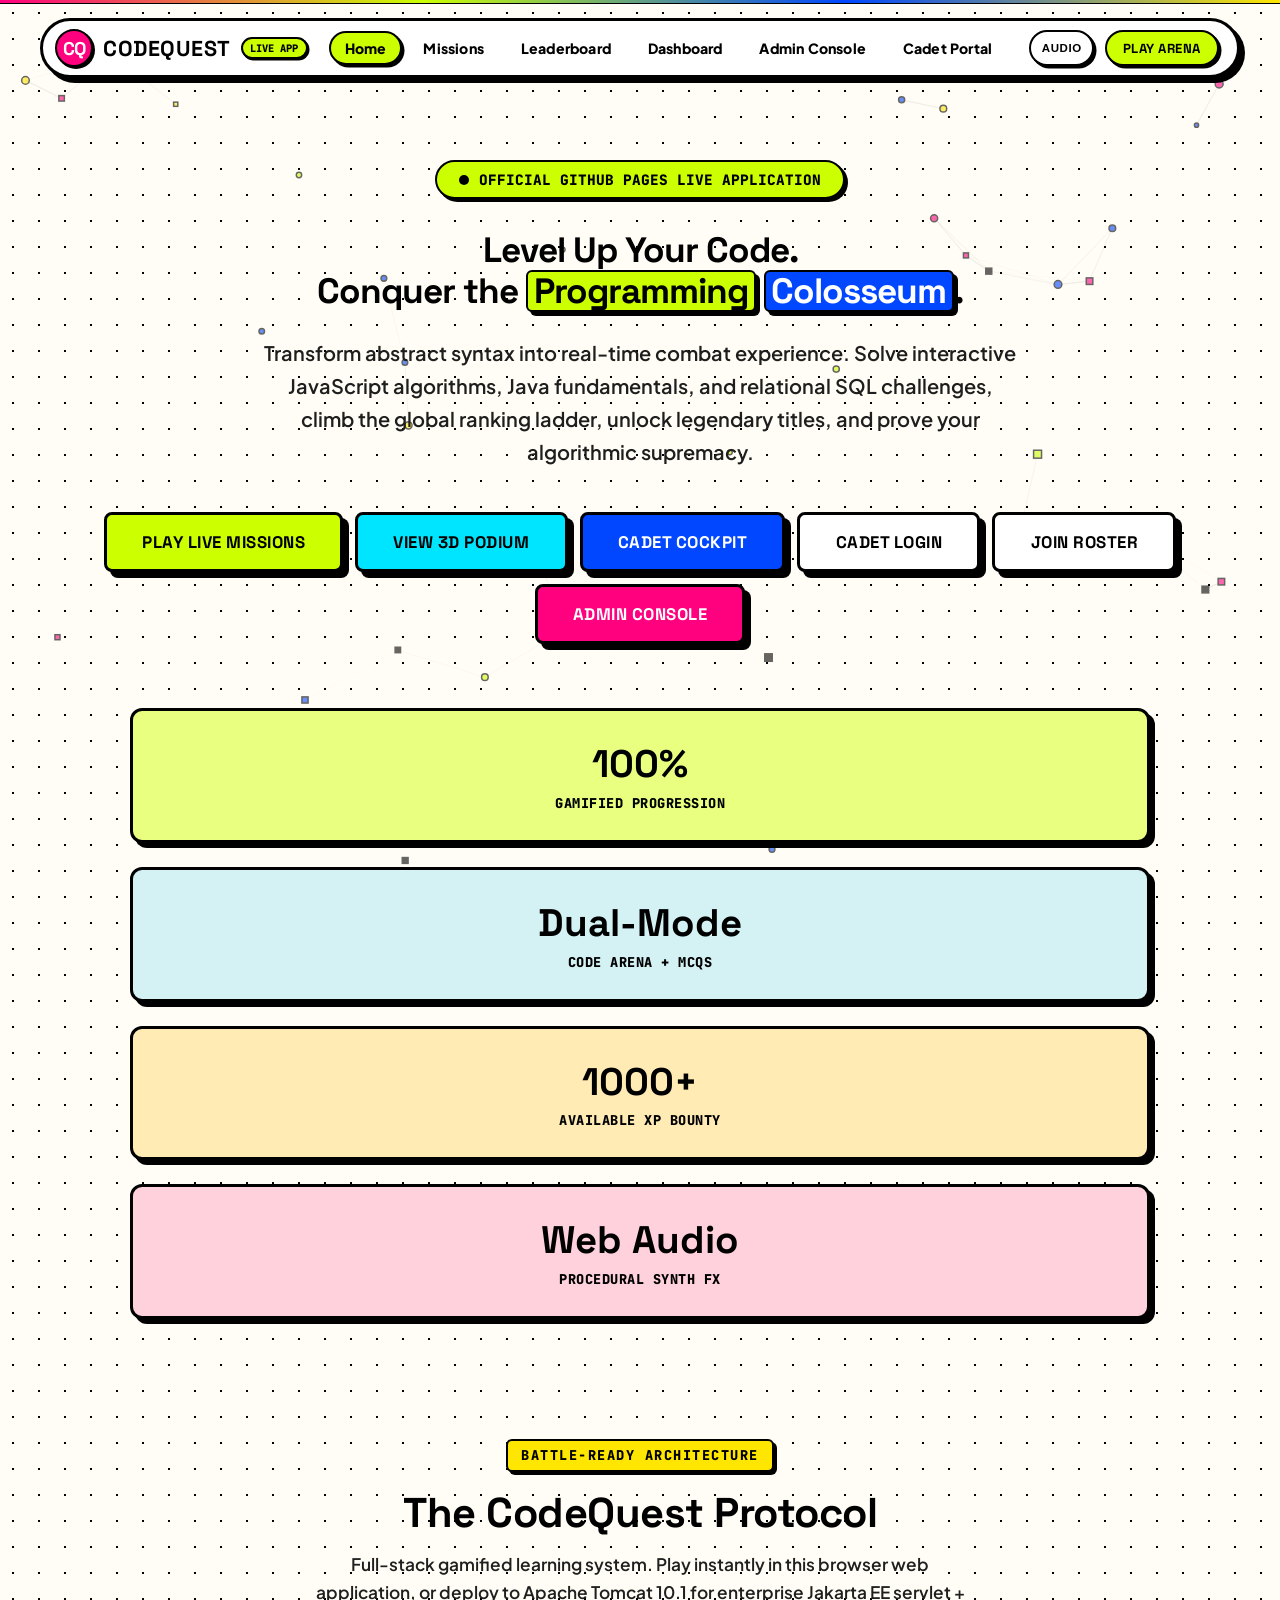
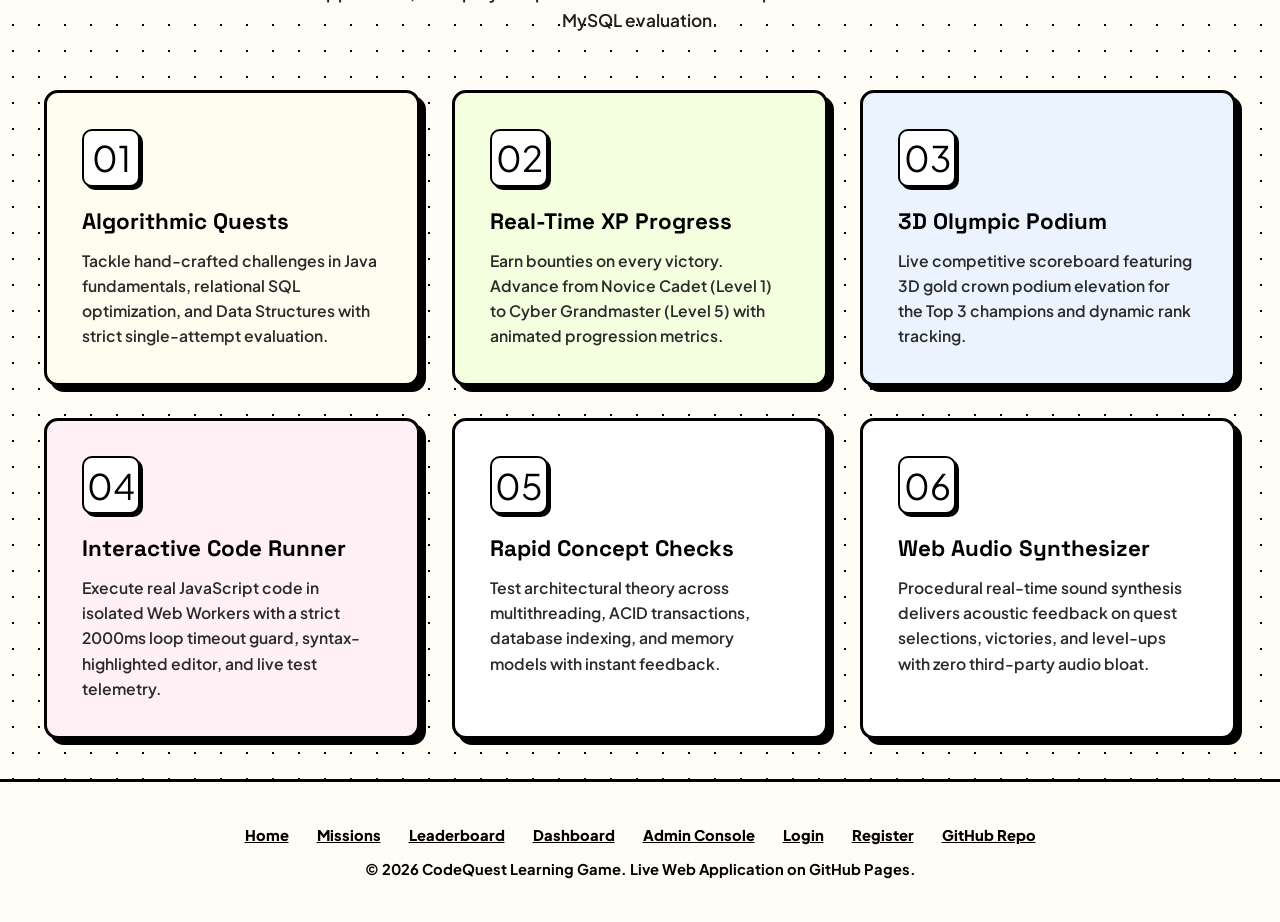
==== commit 84bf0dc5: "feat: complete end-to-end upgrade of CodeQuest arena, Pages CI/CD, and Jakarta EE backend" ====
--- a/docs/index.html
+++ b/docs/index.html
@@ -48,8 +48,7 @@
                 </h1>
 
                 <p class="hero-lead">
-                    Transform abstract syntax into real-time combat experience. Solve Java, SQL, and Data Structure 
-                    challenges, climb the global ranking ladder, unlock legendary titles, and prove your algorithmic supremacy.
+                    Transform abstract syntax into real-time combat experience. Solve interactive JavaScript algorithms, Java fundamentals, and relational SQL challenges, climb the global ranking ladder, unlock legendary titles, and prove your algorithmic supremacy.
                 </p>
 
                 <div class="hero-cta" style="display: flex; gap: 12px; justify-content: center; flex-wrap: wrap;">
@@ -68,11 +67,11 @@
                         <div class="stat-label">Gamified Progression</div>
                     </div>
                     <div class="stat-card">
-                        <div class="stat-value cyan">3+</div>
-                        <div class="stat-label">Core Tech Domains</div>
+                        <div class="stat-value cyan">Dual-Mode</div>
+                        <div class="stat-label">Code Arena + MCQs</div>
                     </div>
                     <div class="stat-card">
-                        <div class="stat-value gold">680+</div>
+                        <div class="stat-value gold">1000+</div>
                         <div class="stat-label">Available XP Bounty</div>
                     </div>
                     <div class="stat-card">
@@ -82,7 +81,7 @@
                 </div>
             </section>
 
-            <!-- Features Grid -->
+            <!-- Features Grid (6 Core Features) -->
             <section class="container">
                 <div class="section-header">
                     <span class="section-tagline">Battle-Ready Architecture</span>
@@ -97,8 +96,7 @@
                         <div class="feature-icon">01</div>
                         <h3 class="feature-title">Algorithmic Quests</h3>
                         <p class="feature-desc">
-                            Tackle hand-crafted challenges in Java fundamentals, relational SQL optimization, 
-                            and advanced Data Structures with strict single-attempt evaluation.
+                            Tackle hand-crafted challenges in Java fundamentals, relational SQL optimization, and Data Structures with strict single-attempt evaluation.
                         </p>
                     </div>
 
@@ -106,8 +104,7 @@
                         <div class="feature-icon">02</div>
                         <h3 class="feature-title">Real-Time XP Progress</h3>
                         <p class="feature-desc">
-                            Earn bounties on every victory. Advance from Novice Cadet (Level 1) to Cyber Grandmaster 
-                            (Level 5) with animated progression metrics.
+                            Earn bounties on every victory. Advance from Novice Cadet (Level 1) to Cyber Grandmaster (Level 5) with animated progression metrics.
                         </p>
                     </div>
 
@@ -115,8 +112,23 @@
                         <div class="feature-icon">03</div>
                         <h3 class="feature-title">3D Olympic Podium</h3>
                         <p class="feature-desc">
-                            Live competitive scoreboard featuring 3D gold crown podium elevation for the Top 3 
-                            champions and dynamic rank tracking.
+                            Live competitive scoreboard featuring 3D gold crown podium elevation for the Top 3 champions and dynamic rank tracking.
+                        </p>
+                    </div>
+
+                    <div class="feature-card">
+                        <div class="feature-icon">04</div>
+                        <h3 class="feature-title">Interactive Code Runner</h3>
+                        <p class="feature-desc">
+                            Execute real JavaScript code in isolated Web Workers with a strict 2000ms loop timeout guard, syntax-highlighted editor, and live test telemetry.
+                        </p>
+                    </div>
+
+                    <div class="feature-card">
+                        <div class="feature-icon">05</div>
+                        <h3 class="feature-title">Rapid Concept Checks</h3>
+                        <p class="feature-desc">
+                            Test architectural theory across multithreading, ACID transactions, database indexing, and memory models with instant feedback.
                         </p>
                     </div>
 
@@ -124,8 +136,7 @@
                         <div class="feature-icon">06</div>
                         <h3 class="feature-title">Web Audio Synthesizer</h3>
                         <p class="feature-desc">
-                            Procedural real-time sound synthesis delivers acoustic feedback on quest selections, 
-                            victories, and level-ups with zero third-party audio bloat.
+                            Procedural real-time sound synthesis delivers acoustic feedback on quest selections, victories, and level-ups with zero third-party audio bloat.
                         </p>
                     </div>
                 </div>
--- a/docs/css/style.css
+++ b/docs/css/style.css
@@ -138,25 +138,40 @@
 }
 
 /* ========================================================
-   Navigation Header
+   Floating Dynamic Island Navigation Header
    ======================================================== */
 .navbar {
-    position: sticky;
-    top: 0;
-    z-index: 100;
-    background: var(--bg-void);
-    border-bottom: 3px solid #000000;
-    padding: 0.9rem 2.2rem;
+    position: fixed;
+    top: 18px;
+    left: 50%;
+    transform: translateX(-50%);
+    z-index: 1000;
+    width: calc(100% - 2.5rem);
+    max-width: 1200px;
+    background: #FFFFFF;
+    border: 3px solid #000000;
+    border-radius: 9999px;
+    padding: 0.5rem 1.15rem 0.5rem 0.75rem;
     display: flex;
     justify-content: space-between;
     align-items: center;
-    box-shadow: 0 4px 0px rgba(0, 0, 0, 0.08);
+    box-shadow: 5px 5px 0px #000000;
+    transition: all 0.25s cubic-bezier(0.16, 1, 0.3, 1);
+}
+
+/* Dynamic Island Scrolled Morph State */
+.navbar.scrolled {
+    top: 10px;
+    padding: 0.38rem 1rem 0.38rem 0.7rem;
+    box-shadow: 6px 6px 0px #000000;
+    transform: translateX(-50%) scale(0.99);
+    background: #FFFDF5;
 }
 
 .nav-brand {
     display: flex;
     align-items: center;
-    gap: 0.75rem;
+    gap: 0.65rem;
     text-decoration: none;
     color: var(--text-pure);
     transition: transform 0.15s ease;
@@ -167,60 +182,62 @@
 }
 
 .brand-icon {
-    width: 42px;
-    height: 42px;
+    width: 38px;
+    height: 38px;
     background: var(--pop-magenta);
-    border: 3px solid #000000;
-    border-radius: 8px;
+    border: 2.5px solid #000000;
+    border-radius: 9999px;
     display: grid;
     place-items: center;
-    box-shadow: 3px 3px 0px #000000;
+    box-shadow: 2px 2px 0px #000000;
     color: #FFFFFF;
     font-family: var(--font-heading);
-    font-weight: 800;
+    font-weight: 900;
+    font-size: 1.15rem;
+    letter-spacing: -0.5px;
+}
+
+.brand-text {
+    font-family: var(--font-heading);
     font-size: 1.35rem;
-    letter-spacing: -0.5px;
-}
-
-.brand-text {
-    font-family: var(--font-heading);
-    font-size: 1.55rem;
-    font-weight: 800;
+    font-weight: 900;
     letter-spacing: 0.5px;
     color: #000000;
     text-transform: uppercase;
 }
 
 .brand-badge {
-    font-size: 0.7rem;
+    font-size: 0.65rem;
     background: var(--pop-lime);
     border: 2px solid #000000;
     color: #000000;
     font-weight: 800;
-    padding: 0.2rem 0.55rem;
-    border-radius: 6px;
-    box-shadow: 2px 2px 0px #000000;
+    padding: 0.15rem 0.45rem;
+    border-radius: 9999px;
+    box-shadow: 1.5px 1.5px 0px #000000;
     font-family: var(--font-code);
 }
 
 .nav-links {
     display: flex;
     align-items: center;
-    gap: 1.25rem;
+    gap: 0.35rem;
     list-style: none;
+    margin: 0;
+    padding: 0;
 }
 
 .nav-links a {
     text-decoration: none;
     color: #000000;
-    font-size: 0.95rem;
-    font-weight: 700;
+    font-size: 0.88rem;
+    font-weight: 800;
     letter-spacing: 0.2px;
     display: flex;
     align-items: center;
     gap: 0.45rem;
-    padding: 0.45rem 0.85rem;
-    border-radius: 6px;
+    padding: 0.4rem 0.85rem;
+    border-radius: 9999px;
     border: 2px solid transparent;
     transition: all 0.15s ease;
 }
@@ -228,22 +245,30 @@
 .nav-links a:hover {
     background: var(--pop-yellow);
     border-color: #000000;
-    box-shadow: 3px 3px 0px #000000;
-    transform: translate(-2px, -2px);
+    box-shadow: 2.5px 2.5px 0px #000000;
+    transform: translate(-1px, -1px);
 }
 
 .nav-links a.active {
     background: var(--pop-lime);
-    border: 2.5px solid #000000;
-    box-shadow: 3px 3px 0px #000000;
-    color: #000000;
-    font-weight: 800;
+    border: 2px solid #000000;
+    box-shadow: 2.5px 2.5px 0px #000000;
+    color: #000000;
+    font-weight: 900;
 }
 
 .nav-actions {
     display: flex;
     align-items: center;
-    gap: 1rem;
+    gap: 0.65rem;
+}
+
+.nav-actions .btn-sm {
+    border-radius: 9999px;
+    padding: 0.45rem 1rem;
+    font-size: 0.82rem;
+    font-weight: 900;
+    box-shadow: 2.5px 2.5px 0px #000000;
 }
 
 /* Sound Switcher Button */
@@ -252,33 +277,33 @@
     border: 2.5px solid #000000;
     color: #000000;
     min-width: 58px;
-    height: 38px;
+    height: 36px;
     padding: 0 0.65rem;
-    border-radius: 8px;
+    border-radius: 9999px;
     display: inline-flex;
     align-items: center;
     justify-content: center;
     cursor: pointer;
-    box-shadow: 3px 3px 0px #000000;
+    box-shadow: 2.5px 2.5px 0px #000000;
     font-size: 0.72rem;
-    font-weight: 800;
+    font-weight: 900;
     letter-spacing: 0.05em;
     transition: all 0.15s ease;
 }
 
 .sound-toggle:hover {
     background: var(--pop-yellow);
-    transform: translate(-2px, -2px);
-    box-shadow: 4px 4px 0px #000000;
+    transform: translate(-1px, -1px);
+    box-shadow: 3.5px 3.5px 0px #000000;
 }
 
 .sound-toggle:active {
-    transform: translate(2px, 2px);
+    transform: translate(1px, 1px);
     box-shadow: 1px 1px 0px #000000;
 }
 
 .sound-toggle.muted {
-    opacity: 0.55;
+    opacity: 0.6;
     background: #E5E7EB;
 }
 
@@ -288,29 +313,29 @@
     align-items: center;
     gap: 0.65rem;
     background: #FFFFFF;
-    border: 2.5px solid #000000;
-    box-shadow: 3px 3px 0px #000000;
-    padding: 0.4rem 0.95rem;
-    border-radius: 8px;
-    font-size: 0.9rem;
-    font-weight: 700;
+    border: 2px solid #000000;
+    box-shadow: 2.5px 2.5px 0px #000000;
+    padding: 0.35rem 0.85rem;
+    border-radius: 9999px;
+    font-size: 0.85rem;
+    font-weight: 800;
 }
 
 .nav-level-tag {
     background: var(--pop-magenta);
     color: #FFFFFF;
-    font-weight: 800;
-    padding: 0.2rem 0.55rem;
-    border-radius: 6px;
-    font-size: 0.75rem;
-    border: 2px solid #000000;
+    font-weight: 900;
+    padding: 0.15rem 0.5rem;
+    border-radius: 9999px;
+    font-size: 0.72rem;
+    border: 1.5px solid #000000;
     font-family: var(--font-heading);
 }
 
 .nav-xp-counter {
     color: #000000;
     font-family: var(--font-code);
-    font-weight: 800;
+    font-weight: 900;
 }
 
 /* ========================================================
@@ -423,6 +448,7 @@
 
 .content-wrapper {
     flex: 1;
+    padding-top: 88px;
 }
 
 /* Page Section Headers */
@@ -1645,10 +1671,125 @@
     .profile-stats-cluster { gap: 1.25rem; }
 }
 
-@media (max-width: 600px) {
-    .navbar { padding: 0.85rem 1rem; }
+@media (max-width: 1024px) {
+    .brand-badge { display: none; }
+    .nav-links a { padding: 0.35rem 0.6rem; font-size: 0.82rem; }
+}
+
+@media (max-width: 820px) {
+    .navbar {
+        border-radius: 20px;
+        top: 10px;
+        width: calc(100% - 1.25rem);
+        padding: 0.45rem 0.85rem;
+    }
     .nav-links { display: none; }
+    .content-wrapper { padding-top: 76px; }
+}
     .hero-title { font-size: 2.2rem; }
     .hero-stats { grid-template-columns: 1fr; }
     .form-grid-2 { grid-template-columns: 1fr; }
 }
+
+/* ========================================================
+   Interactive Coding Arena & Test Runner Panel
+   ======================================================== */
+.code-arena-panel {
+    margin-top: 1.25rem;
+    display: flex;
+    flex-direction: column;
+    gap: 0.65rem;
+}
+
+.code-editor-header {
+    display: flex;
+    justify-content: space-between;
+    align-items: center;
+    background: #000000;
+    color: #FFFFFF;
+    padding: 0.45rem 0.85rem;
+    border-radius: 8px 8px 0 0;
+    font-family: var(--font-code);
+    font-size: 0.82rem;
+    font-weight: 700;
+    border: 2.5px solid #000000;
+    border-bottom: none;
+}
+
+.code-editor-wrap {
+    position: relative;
+    border: 2.5px solid #000000;
+    border-radius: 0 0 8px 8px;
+    background: #0F1015;
+    box-shadow: 4px 4px 0px #000000;
+    overflow: hidden;
+}
+
+.code-editor-textarea {
+    width: 100%;
+    min-height: 180px;
+    padding: 0.95rem;
+    background: #0F1015;
+    color: #00FF66;
+    font-family: 'Fira Code', 'Courier New', monospace;
+    font-size: 0.92rem;
+    line-height: 1.5;
+    border: none;
+    outline: none;
+    resize: vertical;
+    tab-size: 4;
+    box-sizing: border-box;
+}
+
+.code-editor-textarea:focus {
+    box-shadow: inset 0 0 0 2px var(--pop-blue);
+}
+
+.code-actions-bar {
+    display: flex;
+    gap: 0.65rem;
+    margin-top: 0.5rem;
+    flex-wrap: wrap;
+}
+
+.test-console-panel {
+    margin-top: 0.85rem;
+    background: #181922;
+    border: 2.5px solid #000000;
+    border-radius: 8px;
+    padding: 0.85rem;
+    font-family: var(--font-code);
+    font-size: 0.82rem;
+    color: #FFFFFF;
+    box-shadow: 3px 3px 0px #000000;
+}
+
+.test-case-card {
+    background: #090A0F;
+    border: 1px solid rgba(255, 255, 255, 0.15);
+    border-radius: 6px;
+    padding: 0.55rem 0.75rem;
+    margin-top: 0.5rem;
+    font-size: 0.8rem;
+    line-height: 1.45;
+}
+
+.test-badge-pass {
+    display: inline-block;
+    background: var(--pop-lime);
+    color: #000000;
+    font-weight: 900;
+    padding: 0.15rem 0.5rem;
+    border-radius: 4px;
+    margin-right: 0.4rem;
+}
+
+.test-badge-fail {
+    display: inline-block;
+    background: var(--pop-magenta);
+    color: #FFFFFF;
+    font-weight: 900;
+    padding: 0.15rem 0.5rem;
+    border-radius: 4px;
+    margin-right: 0.4rem;
+}
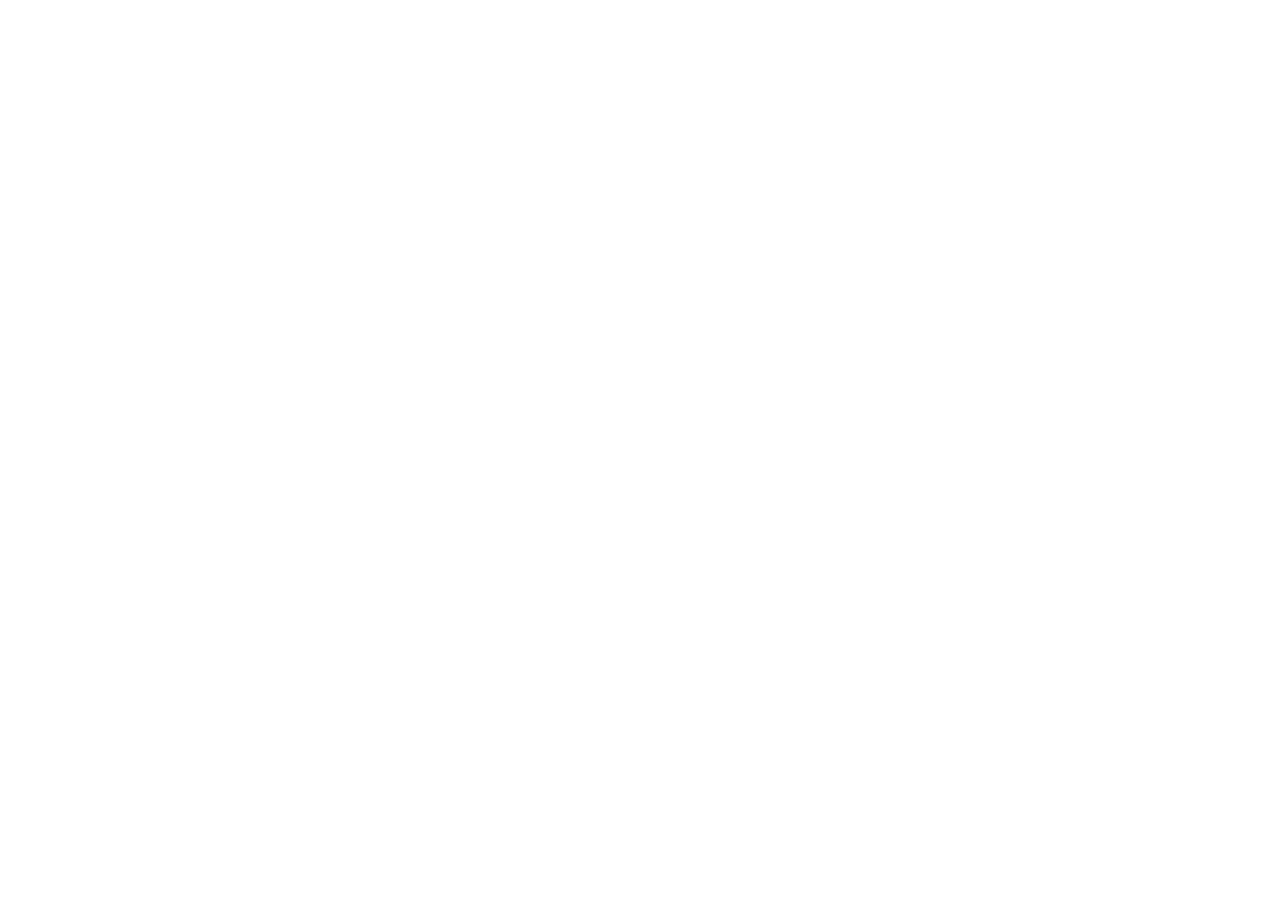
==== commit 13c1fa71: "security: enforce HTTPS, add SecurityHeadersFilter, CSP upgrade-insecure-requests, nosniff, and hard" ====
--- a/docs/index.html
+++ b/docs/index.html
@@ -3,9 +3,22 @@
 <head>
     <meta charset="UTF-8">
     <meta name="viewport" content="width=device-width, initial-scale=1.0">
+    <!-- Security Headers & HTTPS Enforcement -->
+    <meta http-equiv="Content-Security-Policy" content="upgrade-insecure-requests">
+    <meta http-equiv="X-Content-Type-Options" content="nosniff">
+    <meta name="referrer" content="strict-origin-when-cross-origin">
+    <script>
+        // Automatic HTTPS Enforcer for public host environments (e.g. GitHub Pages)
+        if (window.location.protocol === 'http:' && 
+            window.location.hostname !== 'localhost' && 
+            window.location.hostname !== '127.0.0.1' &&
+            !window.location.hostname.endsWith('.local')) {
+            window.location.replace(window.location.href.replace(/^http:/i, 'https:'));
+        }
+    </script>
     <title>CodeQuest - Game-Based Programming Arena (Live Application)</title>
     <link rel="stylesheet" href="css/style.css">
-    <link rel="icon" href="data:image/svg+xml,<svg xmlns=%22http://www.w3.org/2000/svg%22 viewBox=%220 0 100 100%22><rect width=%22100%22 height=%22100%22 rx=%2220%22 fill=%22%23000000%22/><text x=%2250%%22 y=%2265%%22 font-family=%22sans-serif%22 font-size=%2250%22 font-weight=%22900%22 fill=%22%23FFFF00%22 text-anchor=%22middle%22>CQ</text></svg>">
+    <link rel="icon" href="data:image/svg+xml,%3Csvg xmlns='https://www.w3.org/2000/svg' viewBox='0 0 100 100'%3E%3Crect width='100' height='100' rx='20' fill='%23000000'/%3E%3Ctext x='50' y='65' font-family='sans-serif' font-size='50' font-weight='900' fill='%23FFFF00' text-anchor='middle'%3ECQ%3C/text%3E%3C/svg%3E">
 </head>
 <body>
     <canvas id="cyber-canvas"></canvas>
@@ -153,7 +166,7 @@
                 <a href="admin.html">Admin Console</a>
                 <a href="login.html">Login</a>
                 <a href="register.html">Register</a>
-                <a href="https://github.com/dilipkumarprudhvi-a11y/CodeQuest" target="_blank">GitHub Repo</a>
+                <a href="https://github.com/dilipkumarprudhvi-a11y/CodeQuest" target="_blank" rel="noopener noreferrer">GitHub Repo</a>
             </div>
             <p>&copy; 2026 CodeQuest Learning Game. Live Web Application on GitHub Pages.</p>
         </footer>
--- a/docs/css/style.css
+++ b/docs/css/style.css
@@ -76,7 +76,9 @@
 }
 
 /* Reset & Global */
-*, *::before, *::after {
+*,
+*::before,
+*::after {
     box-sizing: border-box;
     margin: 0;
     padding: 0;
@@ -376,6 +378,7 @@
     background: var(--pop-lime);
     color: #000000;
 }
+
 .btn-primary:hover {
     background: #d4ff1a;
 }
@@ -385,6 +388,7 @@
     background: var(--pop-blue);
     color: #FFFFFF;
 }
+
 .btn-cyber:hover {
     background: #1a5bff;
 }
@@ -394,6 +398,7 @@
     background: #FFFFFF;
     color: #000000;
 }
+
 .btn-outline:hover {
     background: var(--pop-yellow);
 }
@@ -403,16 +408,20 @@
     background: var(--pop-cyan);
     color: #000000;
 }
+
 .btn-outline-cyan:hover {
     background: #33edff;
 }
 
 /* Danger & Admin = Hot Magenta */
-.btn-danger, .btn-admin {
+.btn-danger,
+.btn-admin {
     background: var(--pop-magenta);
     color: #FFFFFF;
 }
-.btn-danger:hover, .btn-admin:hover {
+
+.btn-danger:hover,
+.btn-admin:hover {
     background: #ff1a8c;
 }
 
@@ -422,6 +431,7 @@
     border-width: 2.5px;
     box-shadow: 3px 3px 0px #000000;
 }
+
 .btn-sm:hover {
     box-shadow: 4px 4px 0px #000000;
 }
@@ -432,6 +442,7 @@
     border-width: 3.5px;
     box-shadow: 6px 6px 0px #000000;
 }
+
 .btn-lg:hover {
     box-shadow: 8px 8px 0px #000000;
 }
@@ -528,8 +539,17 @@
 }
 
 @keyframes blink {
-    0%, 100% { opacity: 1; transform: scale(1); }
-    50% { opacity: 0.3; transform: scale(0.85); }
+
+    0%,
+    100% {
+        opacity: 1;
+        transform: scale(1);
+    }
+
+    50% {
+        opacity: 0.3;
+        transform: scale(0.85);
+    }
 }
 
 .hero-title {
@@ -613,15 +633,37 @@
     margin-bottom: 0.35rem;
 }
 
-.stat-card:nth-child(1) { background: #E8FF80; }
-.stat-card:nth-child(2) { background: #D4F1F4; }
-.stat-card:nth-child(3) { background: #FFEBB3; }
-.stat-card:nth-child(4) { background: #FFD1DC; }
-
-.stat-value.gold { color: #000000; }
-.stat-value.emerald { color: #000000; }
-.stat-value.cyan { color: #000000; }
-.stat-value.crimson { color: #000000; }
+.stat-card:nth-child(1) {
+    background: #E8FF80;
+}
+
+.stat-card:nth-child(2) {
+    background: #D4F1F4;
+}
+
+.stat-card:nth-child(3) {
+    background: #FFEBB3;
+}
+
+.stat-card:nth-child(4) {
+    background: #FFD1DC;
+}
+
+.stat-value.gold {
+    color: #000000;
+}
+
+.stat-value.emerald {
+    color: #000000;
+}
+
+.stat-value.cyan {
+    color: #000000;
+}
+
+.stat-value.crimson {
+    color: #000000;
+}
 
 .stat-label {
     font-size: 0.85rem;
@@ -655,10 +697,21 @@
     box-shadow: 9px 9px 0px #000000;
 }
 
-.feature-card:nth-child(1) { background: #FFFDF0; }
-.feature-card:nth-child(2) { background: #F4FFDF; }
-.feature-card:nth-child(3) { background: #EBF3FF; }
-.feature-card:nth-child(4) { background: #FFF0F5; }
+.feature-card:nth-child(1) {
+    background: #FFFDF0;
+}
+
+.feature-card:nth-child(2) {
+    background: #F4FFDF;
+}
+
+.feature-card:nth-child(3) {
+    background: #EBF3FF;
+}
+
+.feature-card:nth-child(4) {
+    background: #FFF0F5;
+}
 
 .feature-icon {
     font-size: 2.2rem;
@@ -961,8 +1014,13 @@
     color: #000000;
 }
 
-.stat-block-num.gold { color: #000000; }
-.stat-block-num.emerald { color: #000000; }
+.stat-block-num.gold {
+    color: #000000;
+}
+
+.stat-block-num.emerald {
+    color: #000000;
+}
 
 .stat-block-text {
     font-size: 0.85rem;
@@ -1011,7 +1069,8 @@
     font-weight: 800;
 }
 
-.progress-track, .progress-bar-container {
+.progress-track,
+.progress-bar-container {
     width: 100%;
     height: 22px;
     background: #FFFFFF;
@@ -1034,24 +1093,30 @@
 .progress-fill::after {
     content: '';
     position: absolute;
-    top: 0; left: 0; bottom: 0; right: 0;
-    background-image: linear-gradient(
-        -45deg, 
-        rgba(0, 0, 0, 0.15) 25%, 
-        transparent 25%, 
-        transparent 50%, 
-        rgba(0, 0, 0, 0.15) 50%, 
-        rgba(0, 0, 0, 0.15) 75%, 
-        transparent 75%, 
-        transparent
-    );
+    top: 0;
+    left: 0;
+    bottom: 0;
+    right: 0;
+    background-image: linear-gradient(-45deg,
+            rgba(0, 0, 0, 0.15) 25%,
+            transparent 25%,
+            transparent 50%,
+            rgba(0, 0, 0, 0.15) 50%,
+            rgba(0, 0, 0, 0.15) 75%,
+            transparent 75%,
+            transparent);
     background-size: 20px 20px;
     animation: moveStripes 1.5s linear infinite;
 }
 
 @keyframes moveStripes {
-    0% { background-position: 0 0; }
-    100% { background-position: 20px 0; }
+    0% {
+        background-position: 0 0;
+    }
+
+    100% {
+        background-position: 20px 0;
+    }
 }
 
 /* ========================================================
@@ -1105,7 +1170,8 @@
     transform: translate(-1px, -1px);
 }
 
-.missions-deck, .quests-deck {
+.missions-deck,
+.quests-deck {
     display: grid;
     grid-template-columns: repeat(auto-fill, minmax(360px, 1fr));
     gap: 2rem;
@@ -1129,12 +1195,14 @@
     box-shadow: 9px 9px 0px #000000;
 }
 
-.quest-card.solved-card, .quest-card.solved-quest {
+.quest-card.solved-card,
+.quest-card.solved-quest {
     background: #F8FFF0;
     border-color: #000000;
 }
 
-.quest-header, .quest-card-header {
+.quest-header,
+.quest-card-header {
     display: flex;
     justify-content: space-between;
     align-items: flex-start;
@@ -1178,9 +1246,20 @@
     box-shadow: 2px 2px 0px #000000;
 }
 
-.diff-easy { color: #000000; background: var(--pop-lime); }
-.diff-medium { color: #000000; background: var(--pop-yellow); }
-.diff-hard { color: #FFFFFF; background: var(--pop-magenta); }
+.diff-easy {
+    color: #000000;
+    background: var(--pop-lime);
+}
+
+.diff-medium {
+    color: #000000;
+    background: var(--pop-yellow);
+}
+
+.diff-hard {
+    color: #FFFFFF;
+    background: var(--pop-magenta);
+}
 
 .quest-title {
     font-family: var(--font-heading);
@@ -1402,7 +1481,8 @@
     margin: 3rem 0 3.5rem;
 }
 
-.podium-place, .podium-step {
+.podium-place,
+.podium-step {
     display: flex;
     flex-direction: column;
     align-items: center;
@@ -1432,8 +1512,15 @@
 }
 
 @keyframes floatCrown {
-    0%, 100% { transform: translateY(0); }
-    50% { transform: translateY(-5px); }
+
+    0%,
+    100% {
+        transform: translateY(0);
+    }
+
+    50% {
+        transform: translateY(-5px);
+    }
 }
 
 .podium-name {
@@ -1457,7 +1544,8 @@
     margin-bottom: 1rem;
 }
 
-.podium-pedestal, .podium-block {
+.podium-pedestal,
+.podium-block {
     width: 100%;
     border-radius: 12px 12px 0 0;
     display: flex;
@@ -1472,10 +1560,13 @@
 }
 
 /* 1st Place (Gold / Yellow) */
-.place-1 .podium-avatar, .step-1 .podium-avatar {
+.place-1 .podium-avatar,
+.step-1 .podium-avatar {
     background: var(--pop-yellow);
 }
-.place-1 .podium-pedestal, .step-1 .podium-block {
+
+.place-1 .podium-pedestal,
+.step-1 .podium-block {
     height: 190px;
     background: var(--pop-yellow);
     color: #000000;
@@ -1483,10 +1574,13 @@
 }
 
 /* 2nd Place (Silver / Cyan-White) */
-.place-2 .podium-avatar, .step-2 .podium-avatar {
+.place-2 .podium-avatar,
+.step-2 .podium-avatar {
     background: #E2E8F0;
 }
-.place-2 .podium-pedestal, .step-2 .podium-block {
+
+.place-2 .podium-pedestal,
+.step-2 .podium-block {
     height: 145px;
     background: #D4F1F4;
     color: #000000;
@@ -1494,10 +1588,13 @@
 }
 
 /* 3rd Place (Bronze / Peach-Orange) */
-.place-3 .podium-avatar, .step-3 .podium-avatar {
+.place-3 .podium-avatar,
+.step-3 .podium-avatar {
     background: #FFD1BA;
 }
-.place-3 .podium-pedestal, .step-3 .podium-block {
+
+.place-3 .podium-pedestal,
+.step-3 .podium-block {
     height: 115px;
     background: #FFB088;
     color: #000000;
@@ -1516,7 +1613,8 @@
     overflow-x: auto;
 }
 
-.cyber-table, .data-table {
+.cyber-table,
+.data-table {
     width: 100%;
     border-collapse: collapse;
     background: #FFFFFF;
@@ -1526,7 +1624,8 @@
     overflow: hidden;
 }
 
-.cyber-table th, .data-table th {
+.cyber-table th,
+.data-table th {
     background: #000000;
     color: var(--pop-lime);
     font-family: var(--font-heading);
@@ -1540,25 +1639,30 @@
     border-right: 2px solid rgba(255, 255, 255, 0.2);
 }
 
-.cyber-table th:last-child, .data-table th:last-child {
+.cyber-table th:last-child,
+.data-table th:last-child {
     border-right: none;
 }
 
-.cyber-table tbody tr, .data-table tbody tr {
+.cyber-table tbody tr,
+.data-table tbody tr {
     background: #FFFFFF;
     border-bottom: 2.5px solid #000000;
     transition: background 0.12s ease;
 }
 
-.cyber-table tbody tr:last-child, .data-table tbody tr:last-child {
+.cyber-table tbody tr:last-child,
+.data-table tbody tr:last-child {
     border-bottom: none;
 }
 
-.cyber-table tbody tr:hover, .data-table tbody tr:hover {
+.cyber-table tbody tr:hover,
+.data-table tbody tr:hover {
     background: #FFFDEB;
 }
 
-.cyber-table td, .data-table td {
+.cyber-table td,
+.data-table td {
     padding: 1.15rem 1.25rem;
     color: #000000;
     font-size: 0.98rem;
@@ -1566,7 +1670,8 @@
     border-right: 2px solid #E5E7EB;
 }
 
-.cyber-table td:last-child, .data-table td:last-child {
+.cyber-table td:last-child,
+.data-table td:last-child {
     border-right: none;
 }
 
@@ -1584,9 +1689,23 @@
     box-shadow: 2px 2px 0px #000000;
 }
 
-.rank-badge.rank-1, .rank-badge.gold { background: var(--pop-yellow); color: #000000; }
-.rank-badge.rank-2, .rank-badge.silver { background: #D4F1F4; color: #000000; }
-.rank-badge.rank-3, .rank-badge.bronze { background: #FFB088; color: #000000; }
+.rank-badge.rank-1,
+.rank-badge.gold {
+    background: var(--pop-yellow);
+    color: #000000;
+}
+
+.rank-badge.rank-2,
+.rank-badge.silver {
+    background: #D4F1F4;
+    color: #000000;
+}
+
+.rank-badge.rank-3,
+.rank-badge.bronze {
+    background: #FFB088;
+    color: #000000;
+}
 
 /* Badges */
 .badge {
@@ -1603,11 +1722,30 @@
     text-transform: uppercase;
 }
 
-.badge-emerald { background: var(--pop-lime); color: #000000; }
-.badge-cyan { background: var(--pop-cyan); color: #000000; }
-.badge-gold { background: var(--pop-yellow); color: #000000; }
-.badge-crimson { background: var(--pop-magenta); color: #FFFFFF; }
-.badge-outline { background: #FFFFFF; color: #000000; }
+.badge-emerald {
+    background: var(--pop-lime);
+    color: #000000;
+}
+
+.badge-cyan {
+    background: var(--pop-cyan);
+    color: #000000;
+}
+
+.badge-gold {
+    background: var(--pop-yellow);
+    color: #000000;
+}
+
+.badge-crimson {
+    background: var(--pop-magenta);
+    color: #FFFFFF;
+}
+
+.badge-outline {
+    background: #FFFFFF;
+    color: #000000;
+}
 
 /* Empty State Box */
 .empty-state {
@@ -1661,19 +1799,54 @@
    Responsive Media Queries
    ======================================================== */
 @media (max-width: 900px) {
-    .hero-title { font-size: 2.8rem; }
-    .hero-stats { grid-template-columns: repeat(2, 1fr); }
-    .features-grid { grid-template-columns: 1fr; }
-    .podium-stage { flex-direction: column-reverse; align-items: center; }
-    .podium-place, .podium-step { width: 100%; max-width: 280px; }
-    .place-1 .podium-pedestal, .place-2 .podium-pedestal, .place-3 .podium-pedestal,
-    .step-1 .podium-block, .step-2 .podium-block, .step-3 .podium-block { height: 65px; border-bottom: 3.5px solid #000000; border-radius: 12px; }
-    .profile-stats-cluster { gap: 1.25rem; }
+    .hero-title {
+        font-size: 2.8rem;
+    }
+
+    .hero-stats {
+        grid-template-columns: repeat(2, 1fr);
+    }
+
+    .features-grid {
+        grid-template-columns: 1fr;
+    }
+
+    .podium-stage {
+        flex-direction: column-reverse;
+        align-items: center;
+    }
+
+    .podium-place,
+    .podium-step {
+        width: 100%;
+        max-width: 280px;
+    }
+
+    .place-1 .podium-pedestal,
+    .place-2 .podium-pedestal,
+    .place-3 .podium-pedestal,
+    .step-1 .podium-block,
+    .step-2 .podium-block,
+    .step-3 .podium-block {
+        height: 65px;
+        border-bottom: 3.5px solid #000000;
+        border-radius: 12px;
+    }
+
+    .profile-stats-cluster {
+        gap: 1.25rem;
+    }
 }
 
 @media (max-width: 1024px) {
-    .brand-badge { display: none; }
-    .nav-links a { padding: 0.35rem 0.6rem; font-size: 0.82rem; }
+    .brand-badge {
+        display: none;
+    }
+
+    .nav-links a {
+        padding: 0.35rem 0.6rem;
+        font-size: 0.82rem;
+    }
 }
 
 @media (max-width: 820px) {
@@ -1683,113 +1856,24 @@
         width: calc(100% - 1.25rem);
         padding: 0.45rem 0.85rem;
     }
-    .nav-links { display: none; }
-    .content-wrapper { padding-top: 76px; }
-}
-    .hero-title { font-size: 2.2rem; }
-    .hero-stats { grid-template-columns: 1fr; }
-    .form-grid-2 { grid-template-columns: 1fr; }
-}
-
-/* ========================================================
-   Interactive Coding Arena & Test Runner Panel
-   ======================================================== */
-.code-arena-panel {
-    margin-top: 1.25rem;
-    display: flex;
-    flex-direction: column;
-    gap: 0.65rem;
-}
-
-.code-editor-header {
-    display: flex;
-    justify-content: space-between;
-    align-items: center;
-    background: #000000;
-    color: #FFFFFF;
-    padding: 0.45rem 0.85rem;
-    border-radius: 8px 8px 0 0;
-    font-family: var(--font-code);
-    font-size: 0.82rem;
-    font-weight: 700;
-    border: 2.5px solid #000000;
-    border-bottom: none;
-}
-
-.code-editor-wrap {
-    position: relative;
-    border: 2.5px solid #000000;
-    border-radius: 0 0 8px 8px;
-    background: #0F1015;
-    box-shadow: 4px 4px 0px #000000;
-    overflow: hidden;
-}
-
-.code-editor-textarea {
-    width: 100%;
-    min-height: 180px;
-    padding: 0.95rem;
-    background: #0F1015;
-    color: #00FF66;
-    font-family: 'Fira Code', 'Courier New', monospace;
-    font-size: 0.92rem;
-    line-height: 1.5;
-    border: none;
-    outline: none;
-    resize: vertical;
-    tab-size: 4;
-    box-sizing: border-box;
-}
-
-.code-editor-textarea:focus {
-    box-shadow: inset 0 0 0 2px var(--pop-blue);
-}
-
-.code-actions-bar {
-    display: flex;
-    gap: 0.65rem;
-    margin-top: 0.5rem;
-    flex-wrap: wrap;
-}
-
-.test-console-panel {
-    margin-top: 0.85rem;
-    background: #181922;
-    border: 2.5px solid #000000;
-    border-radius: 8px;
-    padding: 0.85rem;
-    font-family: var(--font-code);
-    font-size: 0.82rem;
-    color: #FFFFFF;
-    box-shadow: 3px 3px 0px #000000;
-}
-
-.test-case-card {
-    background: #090A0F;
-    border: 1px solid rgba(255, 255, 255, 0.15);
-    border-radius: 6px;
-    padding: 0.55rem 0.75rem;
-    margin-top: 0.5rem;
-    font-size: 0.8rem;
-    line-height: 1.45;
-}
-
-.test-badge-pass {
-    display: inline-block;
-    background: var(--pop-lime);
-    color: #000000;
-    font-weight: 900;
-    padding: 0.15rem 0.5rem;
-    border-radius: 4px;
-    margin-right: 0.4rem;
-}
-
-.test-badge-fail {
-    display: inline-block;
-    background: var(--pop-magenta);
-    color: #FFFFFF;
-    font-weight: 900;
-    padding: 0.15rem 0.5rem;
-    border-radius: 4px;
-    margin-right: 0.4rem;
-}
+
+    .nav-links {
+        display: none;
+    }
+
+    .content-wrapper {
+        padding-top: 76px;
+    }
+}
+
+.hero-title {
+    font-size: 2.2rem;
+}
+
+.hero-stats {
+    grid-template-columns: 1fr;
+}
+
+.form-grid-2 {
+    grid-template-columns: 1fr;
+}
